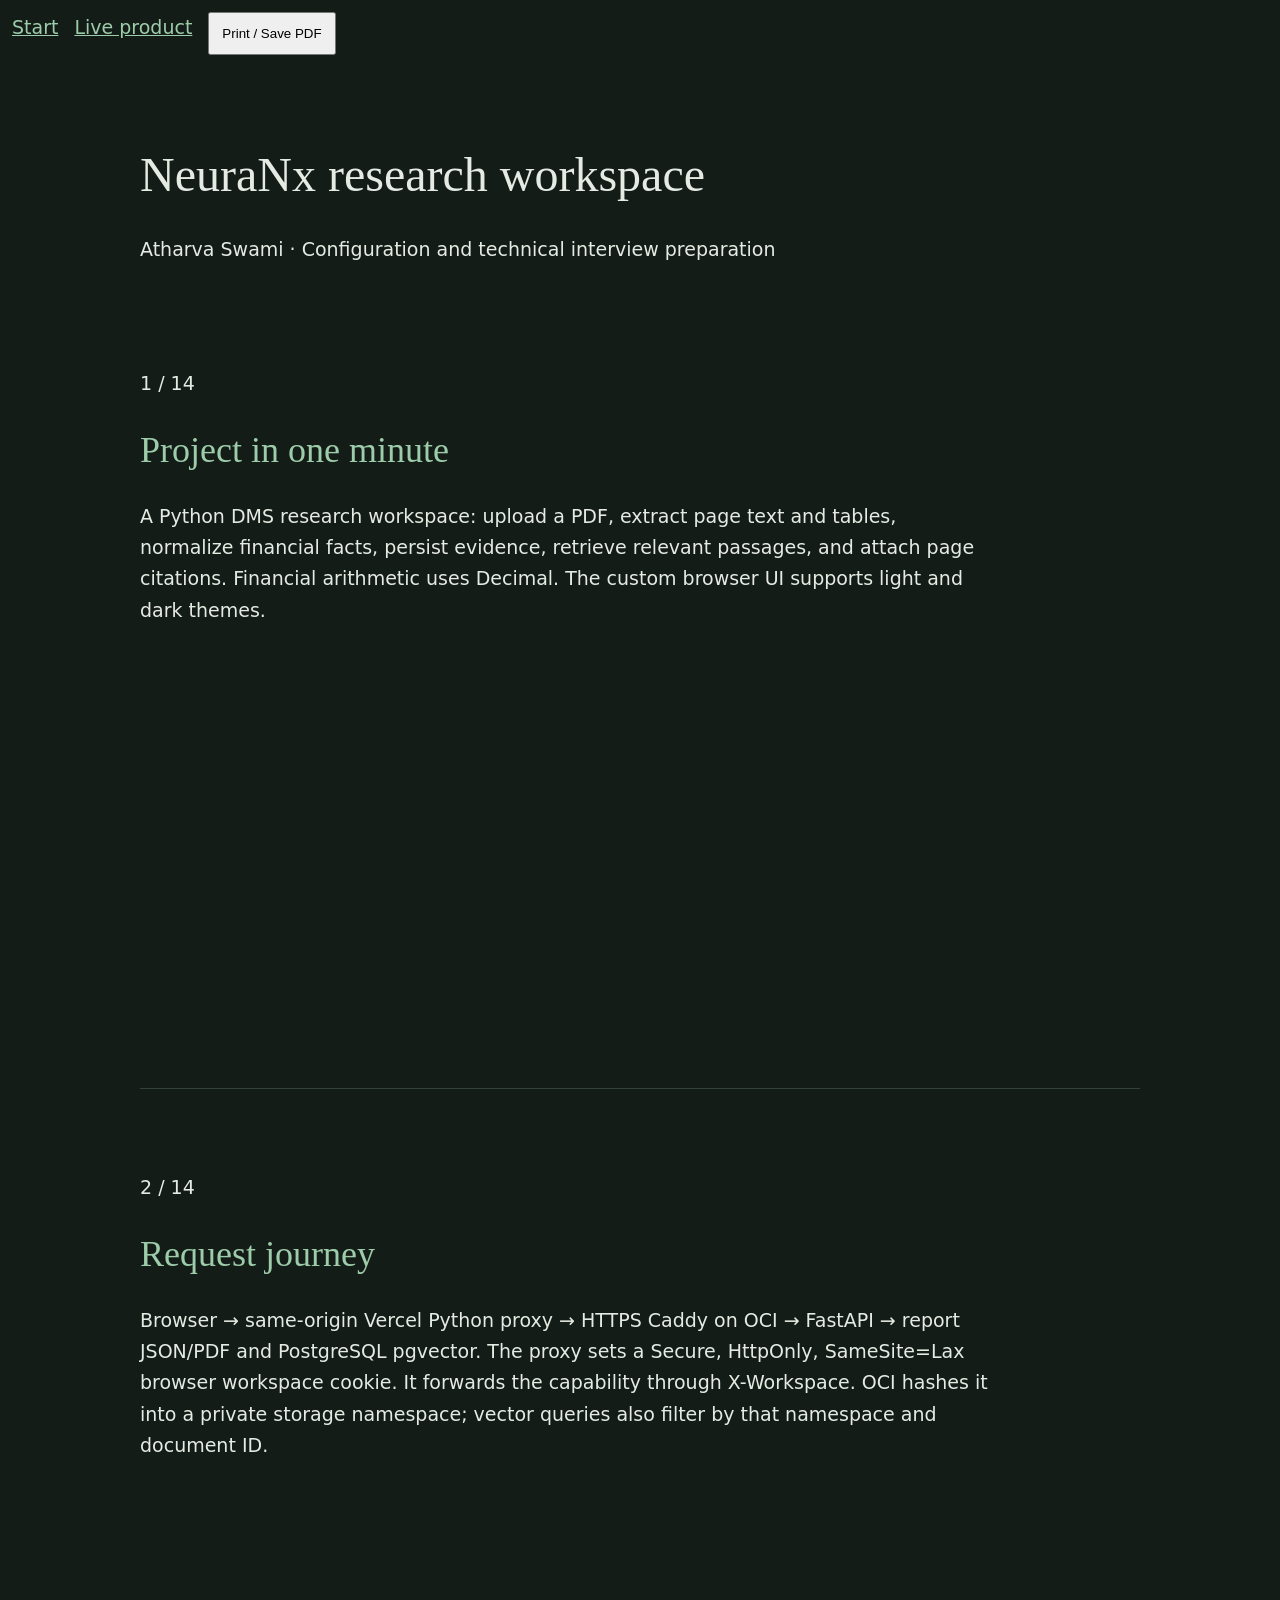
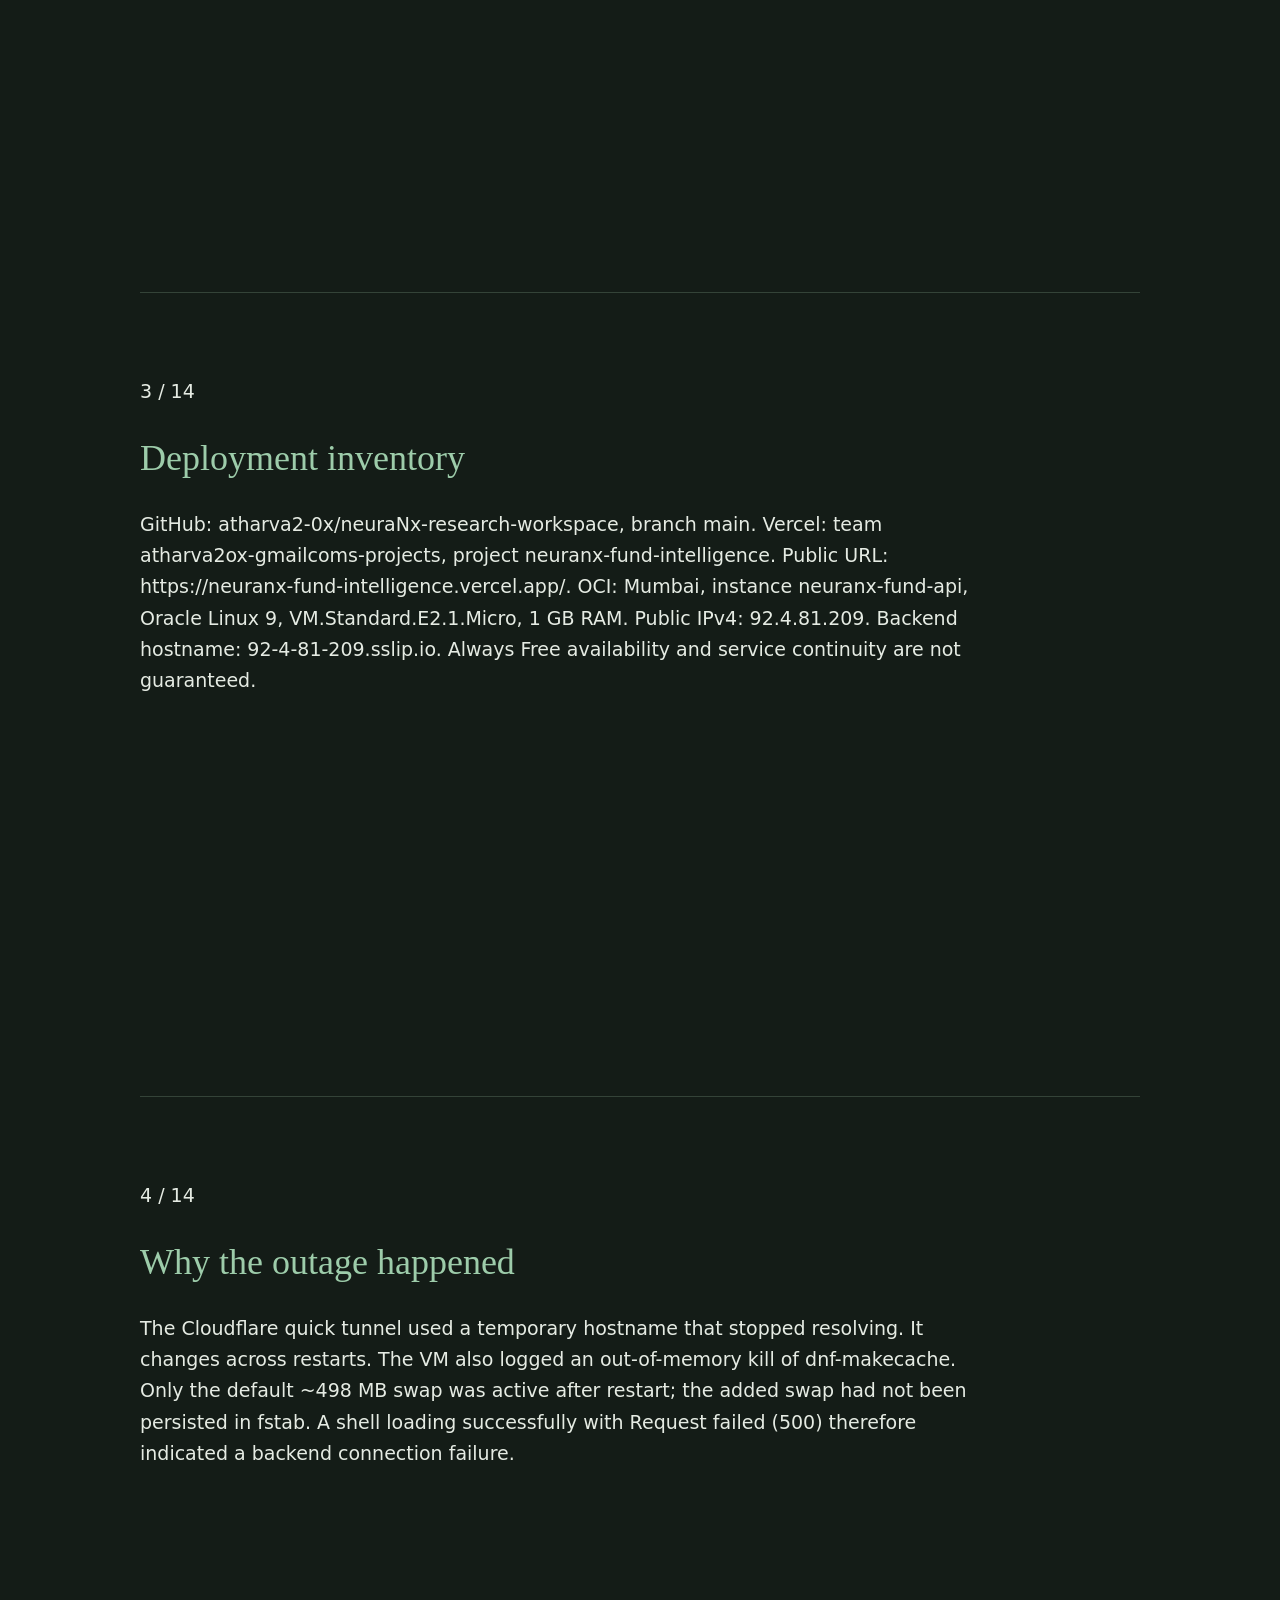
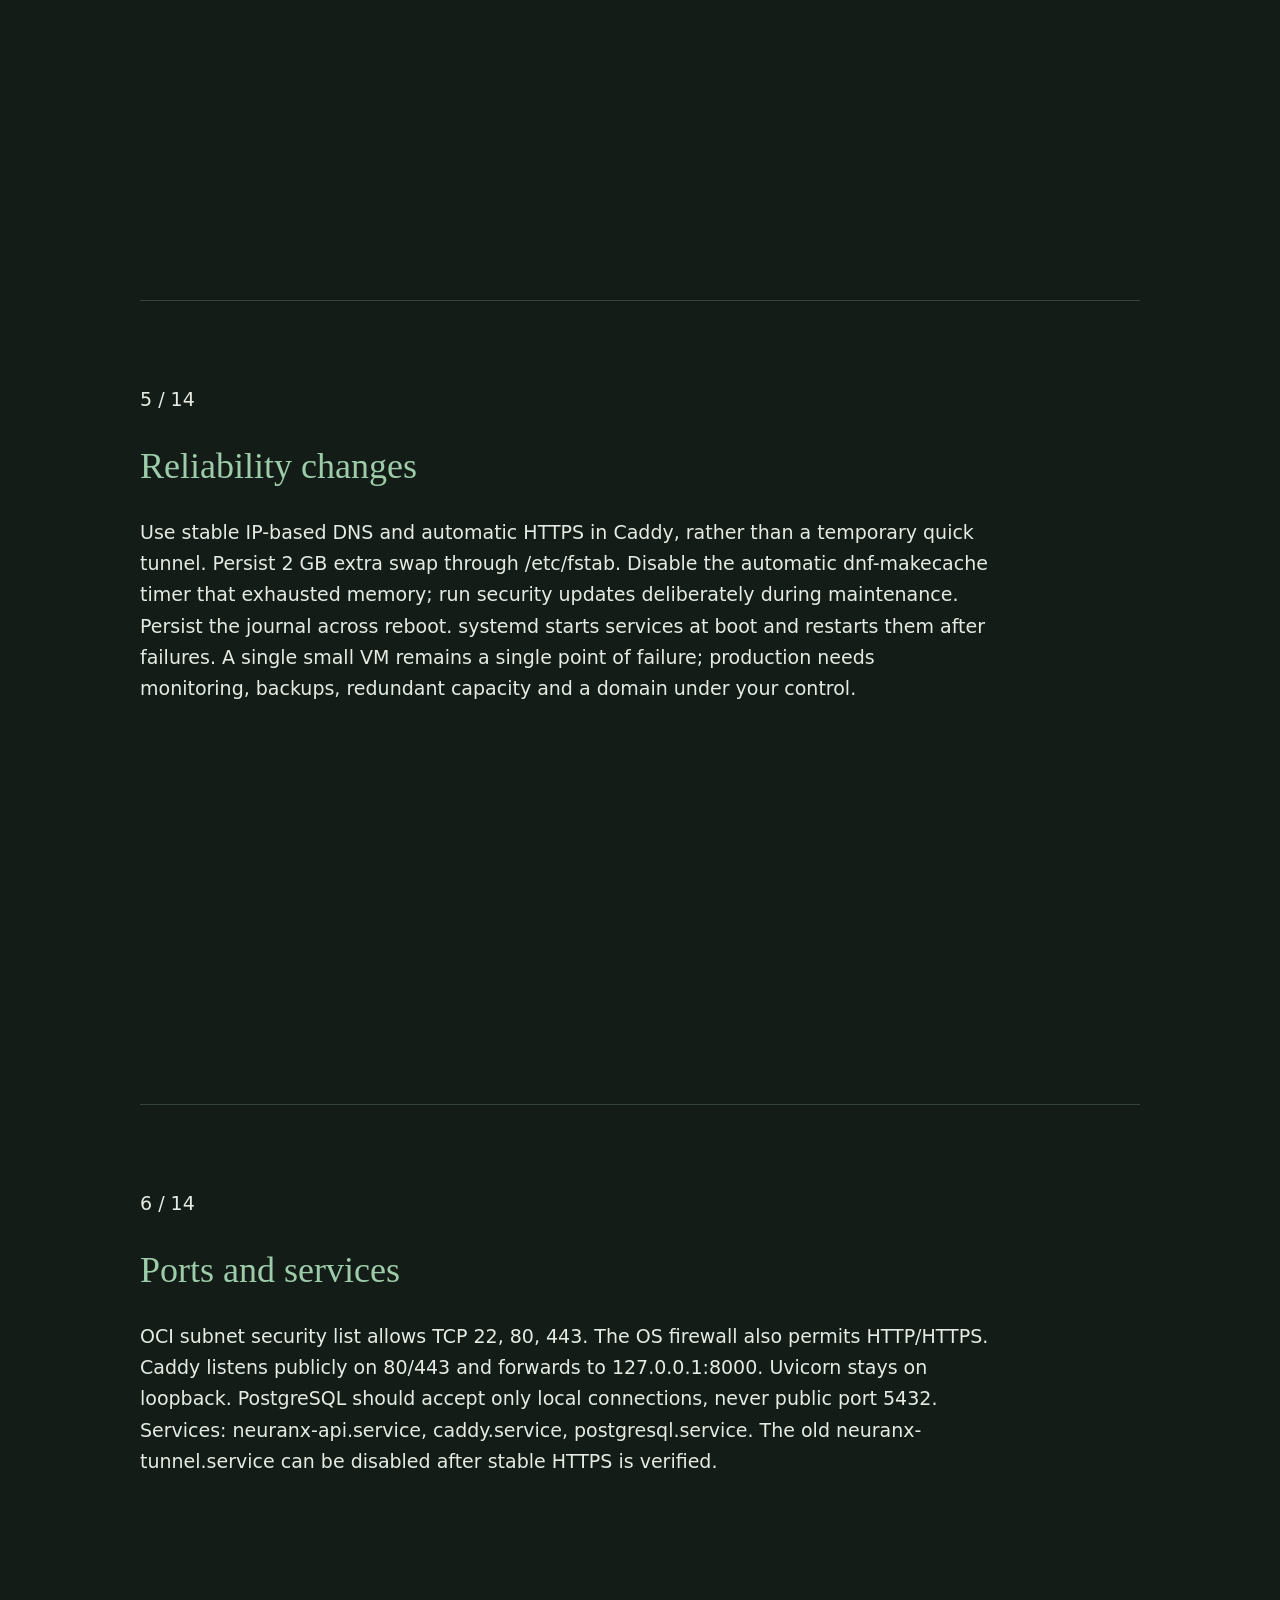
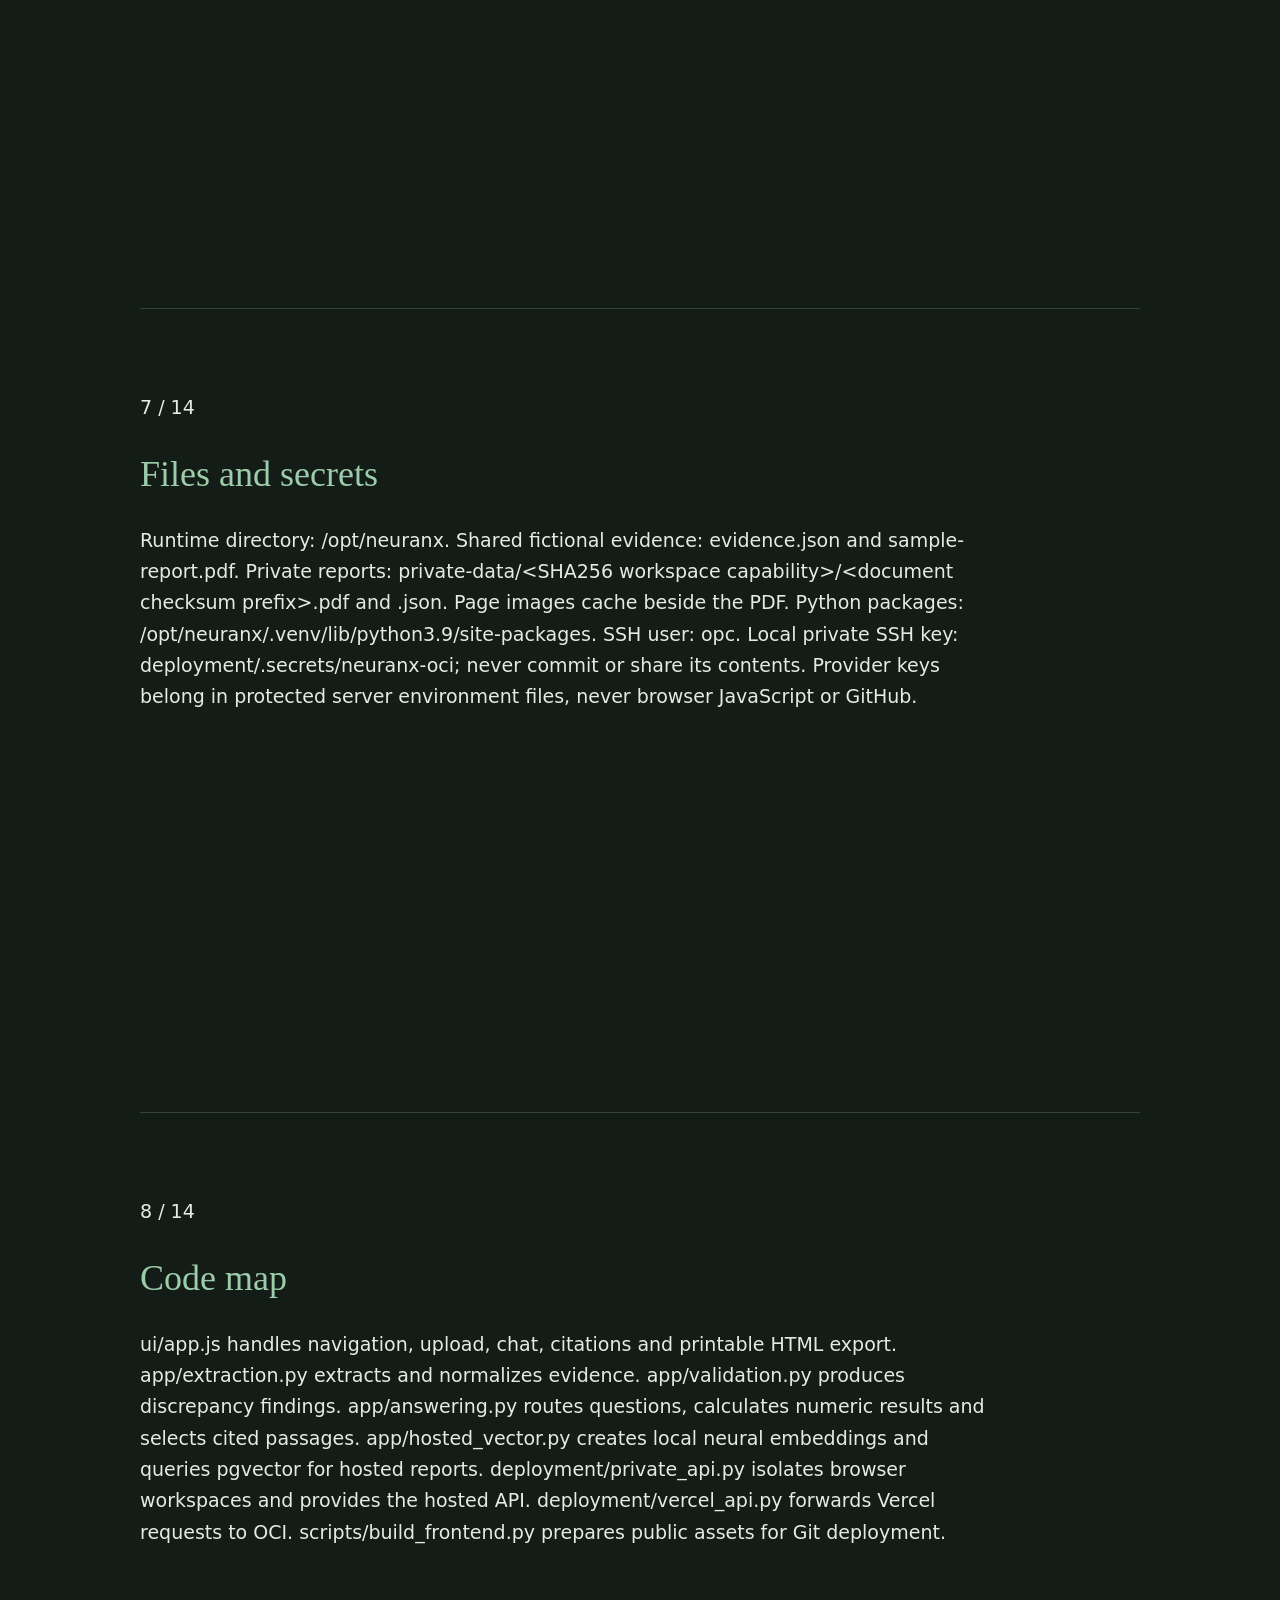
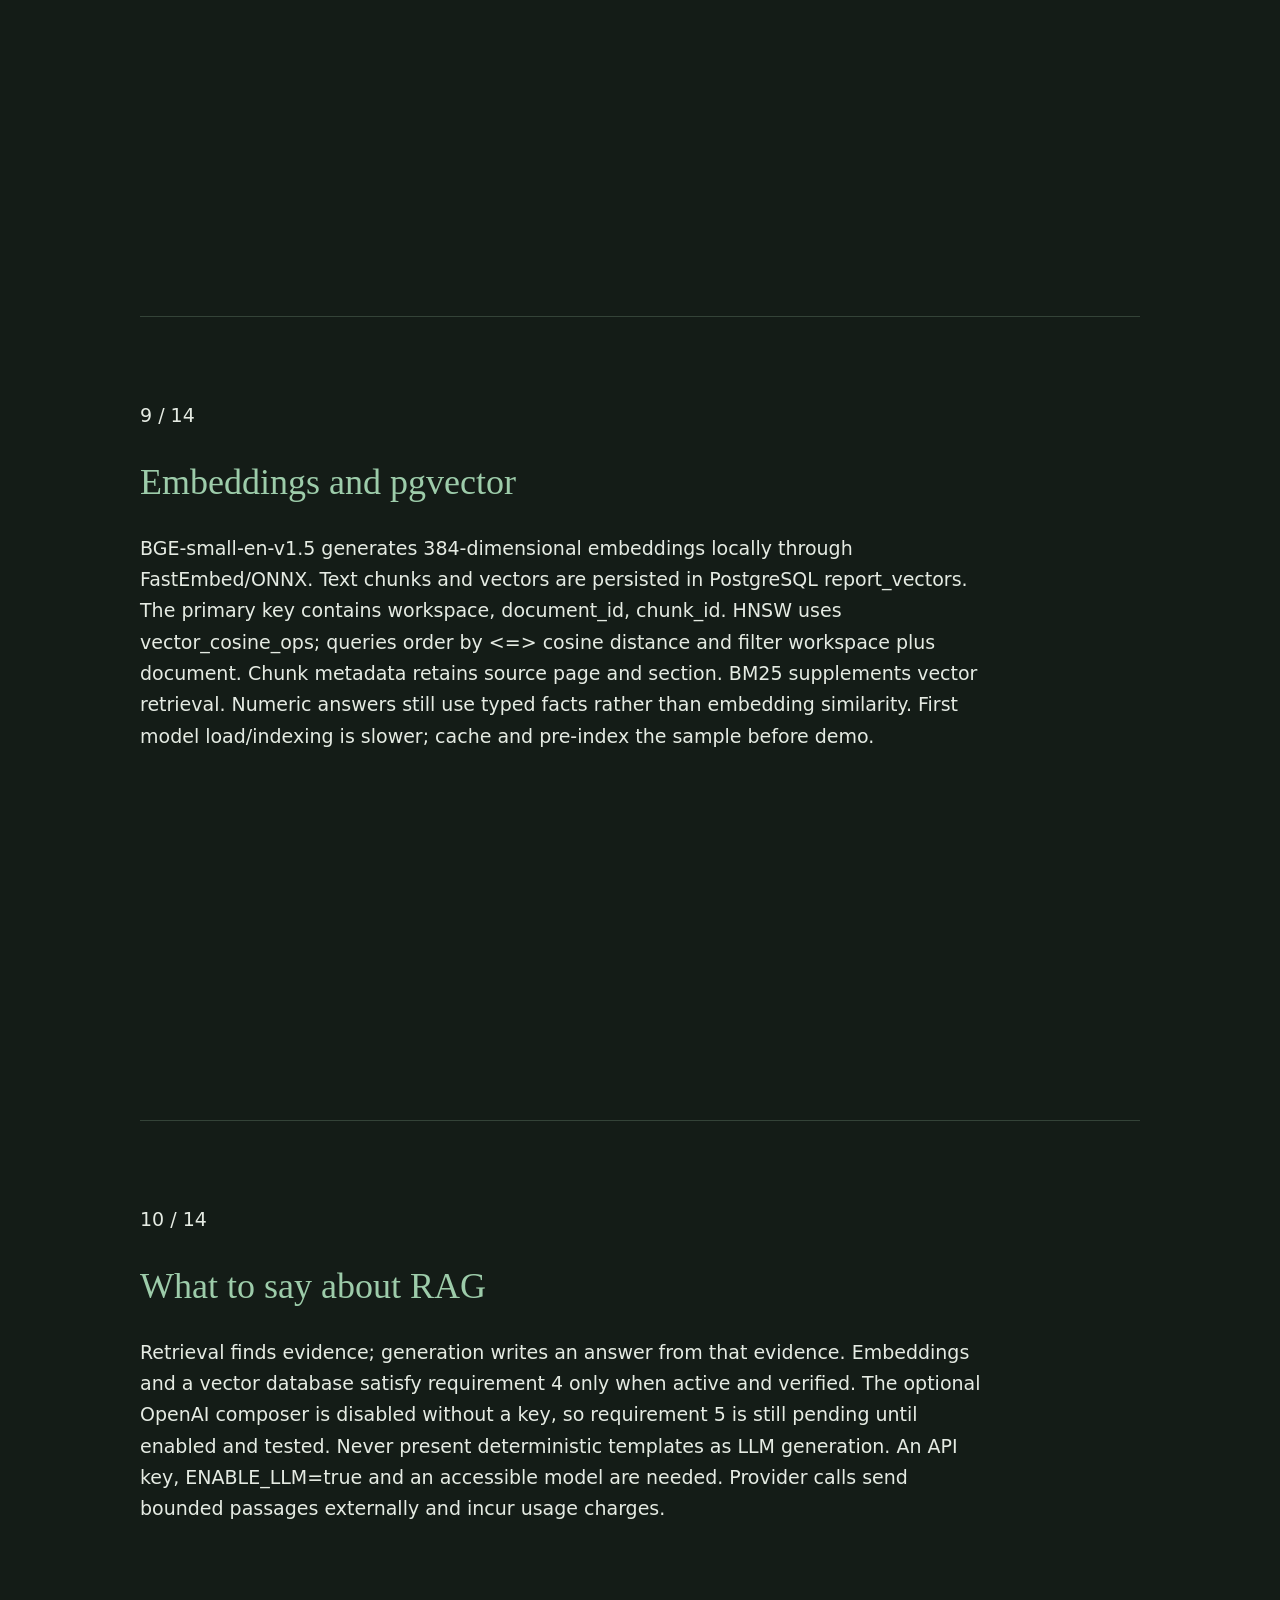
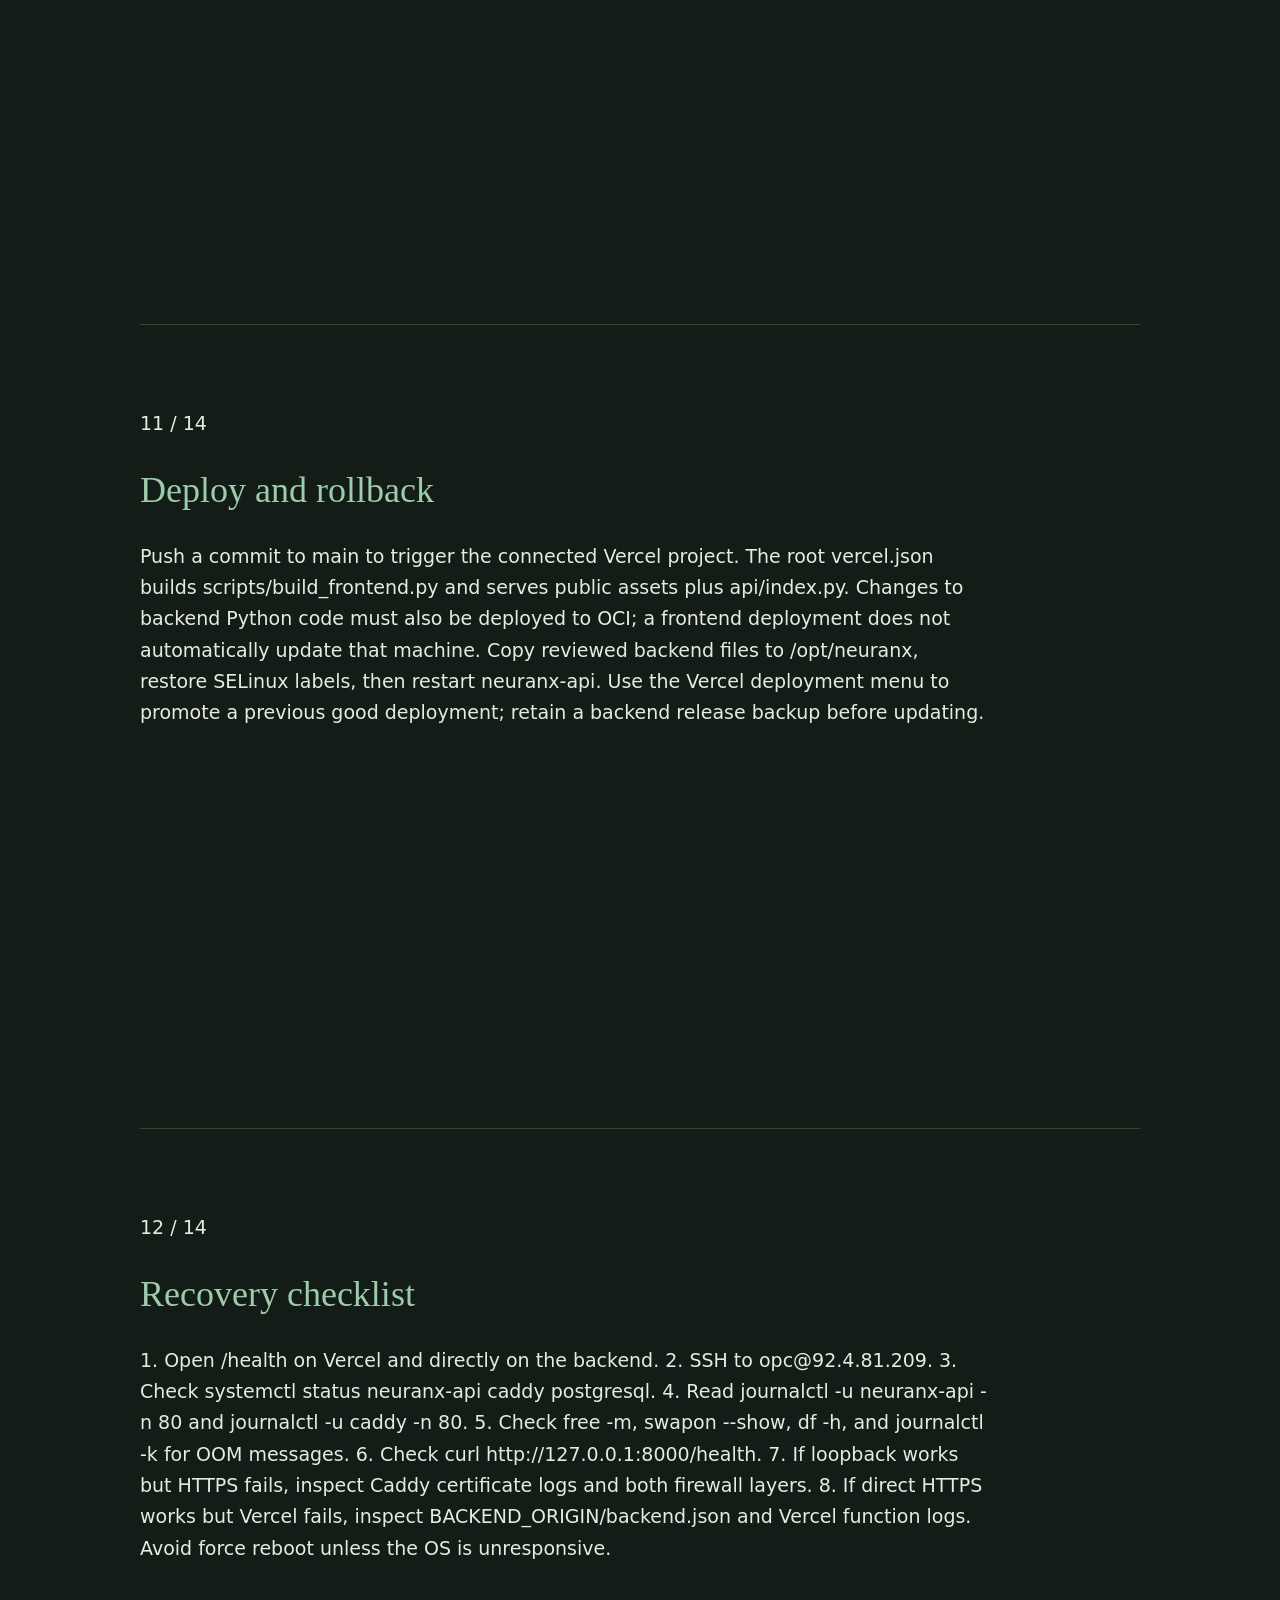
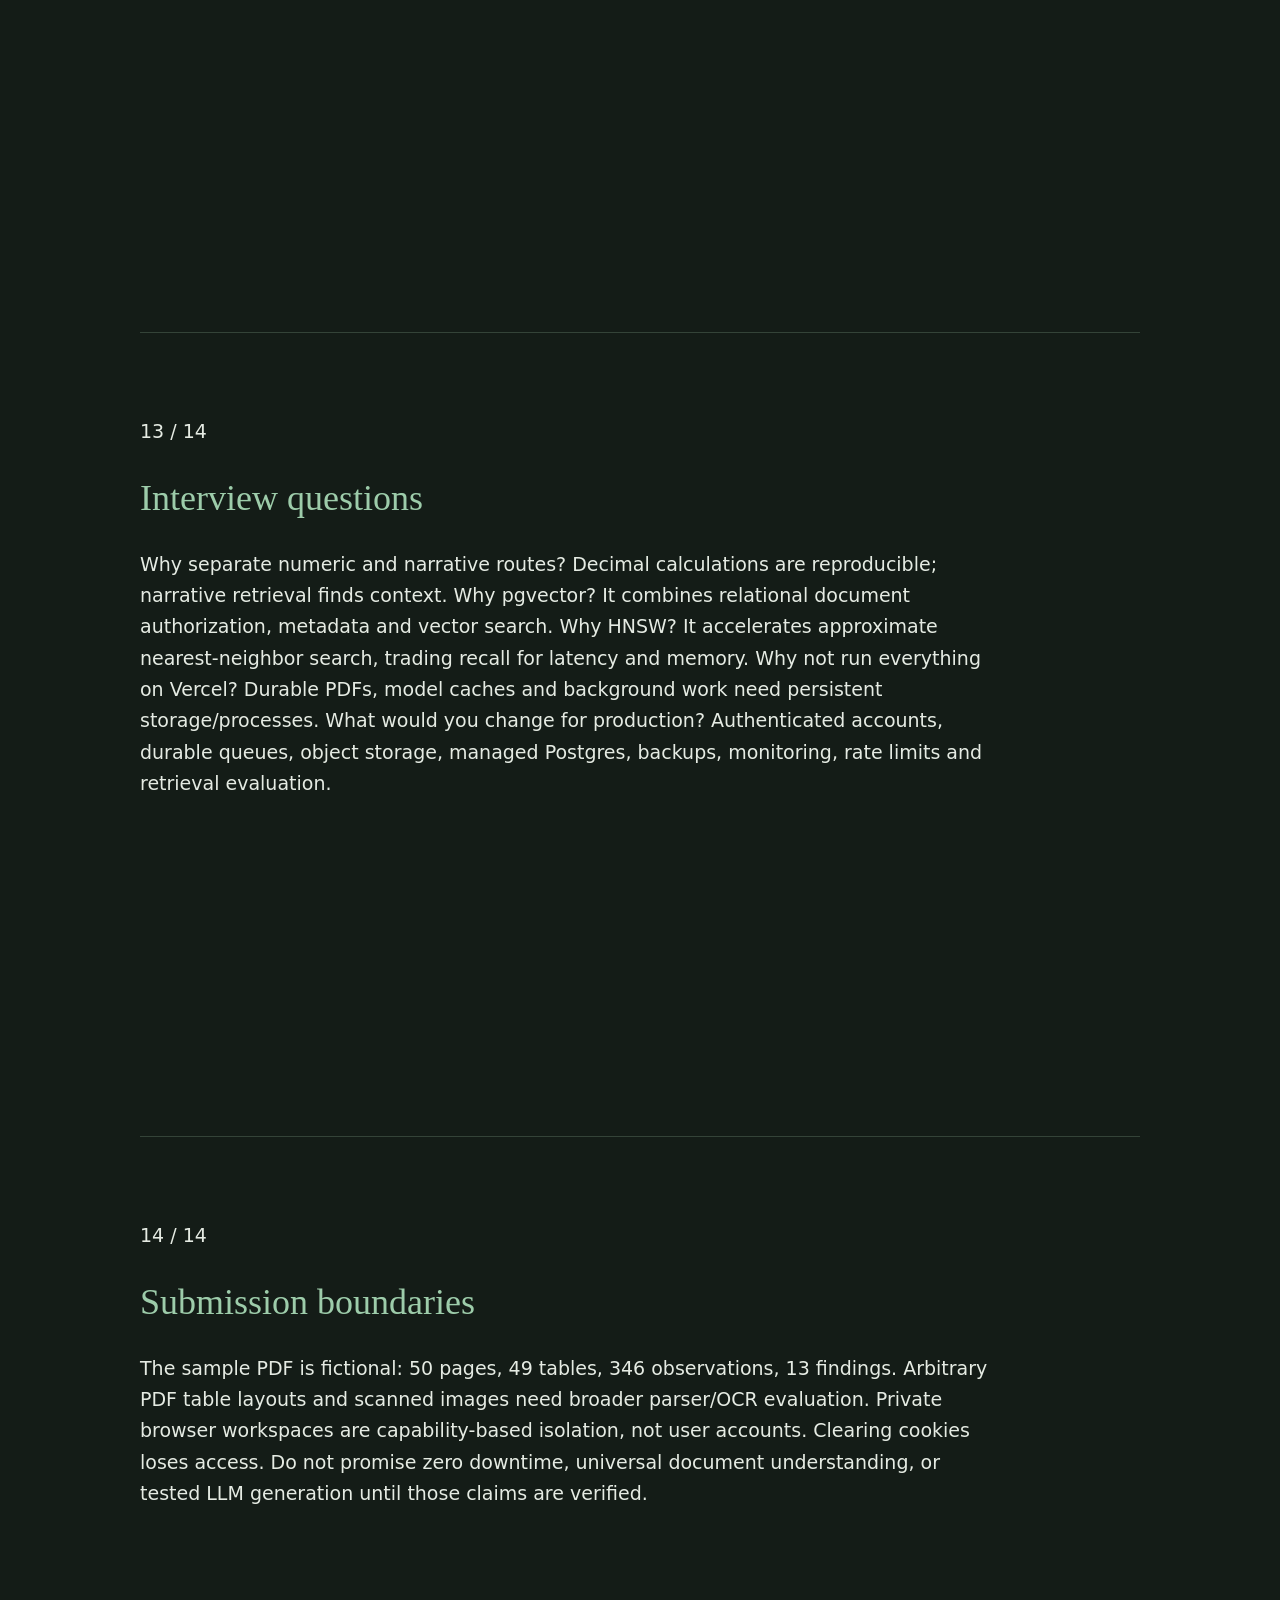
==== docs/interview-preparation.html @ 61161519 "Stabilize OCI HTTPS origin, prepare Git deployment and pgvector retrieval, document operations" ====
<!doctype html><meta charset="utf-8"><meta name="viewport" content="width=device-width"><title>NeuraNx · Technical interview handbook</title><style>body{margin:0;background:#141c17;color:#e5ebe3;font:19px/1.65 system-ui}main{max-width:1000px;margin:auto;padding:48px}section{min-height:75vh;padding:64px 0;border-bottom:1px solid #344338;scroll-margin-top:24px}h1{font:48px Georgia}h2{font:36px Georgia;color:#9dccaa}p{max-width:850px}nav{position:sticky;top:0;background:#141c17;padding:12px;display:flex;gap:16px}a{color:#9dccaa}button{padding:12px;cursor:pointer}@media print{nav{display:none}section{break-after:page;min-height:0}body{background:white;color:#223027}h2{color:#226644}}</style><nav><a href="#s0">Start</a><a href="https://neuranx-fund-intelligence.vercel.app/">Live product</a><button onclick="print()">Print / Save PDF</button></nav><main><h1>NeuraNx research workspace</h1><p>Atharva Swami · Configuration and technical interview preparation</p><section id="s0"><p>1 / 14</p><h2>Project in one minute</h2><p>A Python DMS research workspace: upload a PDF, extract page text and tables, normalize financial facts, persist evidence, retrieve relevant passages, and attach page citations. Financial arithmetic uses Decimal. The custom browser UI supports light and dark themes.</p></section><section id="s1"><p>2 / 14</p><h2>Request journey</h2><p>Browser → same-origin Vercel Python proxy → HTTPS Caddy on OCI → FastAPI → report JSON/PDF and PostgreSQL pgvector. The proxy sets a Secure, HttpOnly, SameSite=Lax browser workspace cookie. It forwards the capability through X-Workspace. OCI hashes it into a private storage namespace; vector queries also filter by that namespace and document ID.</p></section><section id="s2"><p>3 / 14</p><h2>Deployment inventory</h2><p>GitHub: atharva2-0x/neuraNx-research-workspace, branch main. Vercel: team atharva2ox-gmailcoms-projects, project neuranx-fund-intelligence. Public URL: https://neuranx-fund-intelligence.vercel.app/. OCI: Mumbai, instance neuranx-fund-api, Oracle Linux 9, VM.Standard.E2.1.Micro, 1 GB RAM. Public IPv4: 92.4.81.209. Backend hostname: 92-4-81-209.sslip.io. Always Free availability and service continuity are not guaranteed.</p></section><section id="s3"><p>4 / 14</p><h2>Why the outage happened</h2><p>The Cloudflare quick tunnel used a temporary hostname that stopped resolving. It changes across restarts. The VM also logged an out-of-memory kill of dnf-makecache. Only the default ~498 MB swap was active after restart; the added swap had not been persisted in fstab. A shell loading successfully with Request failed (500) therefore indicated a backend connection failure.</p></section><section id="s4"><p>5 / 14</p><h2>Reliability changes</h2><p>Use stable IP-based DNS and automatic HTTPS in Caddy, rather than a temporary quick tunnel. Persist 2 GB extra swap through /etc/fstab. Disable the automatic dnf-makecache timer that exhausted memory; run security updates deliberately during maintenance. Persist the journal across reboot. systemd starts services at boot and restarts them after failures. A single small VM remains a single point of failure; production needs monitoring, backups, redundant capacity and a domain under your control.</p></section><section id="s5"><p>6 / 14</p><h2>Ports and services</h2><p>OCI subnet security list allows TCP 22, 80, 443. The OS firewall also permits HTTP/HTTPS. Caddy listens publicly on 80/443 and forwards to 127.0.0.1:8000. Uvicorn stays on loopback. PostgreSQL should accept only local connections, never public port 5432. Services: neuranx-api.service, caddy.service, postgresql.service. The old neuranx-tunnel.service can be disabled after stable HTTPS is verified.</p></section><section id="s6"><p>7 / 14</p><h2>Files and secrets</h2><p>Runtime directory: /opt/neuranx. Shared fictional evidence: evidence.json and sample-report.pdf. Private reports: private-data/&lt;SHA256 workspace capability&gt;/&lt;document checksum prefix&gt;.pdf and .json. Page images cache beside the PDF. Python packages: /opt/neuranx/.venv/lib/python3.9/site-packages. SSH user: opc. Local private SSH key: deployment/.secrets/neuranx-oci; never commit or share its contents. Provider keys belong in protected server environment files, never browser JavaScript or GitHub.</p></section><section id="s7"><p>8 / 14</p><h2>Code map</h2><p>ui/app.js handles navigation, upload, chat, citations and printable HTML export. app/extraction.py extracts and normalizes evidence. app/validation.py produces discrepancy findings. app/answering.py routes questions, calculates numeric results and selects cited passages. app/hosted_vector.py creates local neural embeddings and queries pgvector for hosted reports. deployment/private_api.py isolates browser workspaces and provides the hosted API. deployment/vercel_api.py forwards Vercel requests to OCI. scripts/build_frontend.py prepares public assets for Git deployment.</p></section><section id="s8"><p>9 / 14</p><h2>Embeddings and pgvector</h2><p>BGE-small-en-v1.5 generates 384-dimensional embeddings locally through FastEmbed/ONNX. Text chunks and vectors are persisted in PostgreSQL report_vectors. The primary key contains workspace, document_id, chunk_id. HNSW uses vector_cosine_ops; queries order by &lt;=&gt; cosine distance and filter workspace plus document. Chunk metadata retains source page and section. BM25 supplements vector retrieval. Numeric answers still use typed facts rather than embedding similarity. First model load/indexing is slower; cache and pre-index the sample before demo.</p></section><section id="s9"><p>10 / 14</p><h2>What to say about RAG</h2><p>Retrieval finds evidence; generation writes an answer from that evidence. Embeddings and a vector database satisfy requirement 4 only when active and verified. The optional OpenAI composer is disabled without a key, so requirement 5 is still pending until enabled and tested. Never present deterministic templates as LLM generation. An API key, ENABLE_LLM=true and an accessible model are needed. Provider calls send bounded passages externally and incur usage charges.</p></section><section id="s10"><p>11 / 14</p><h2>Deploy and rollback</h2><p>Push a commit to main to trigger the connected Vercel project. The root vercel.json builds scripts/build_frontend.py and serves public assets plus api/index.py. Changes to backend Python code must also be deployed to OCI; a frontend deployment does not automatically update that machine. Copy reviewed backend files to /opt/neuranx, restore SELinux labels, then restart neuranx-api. Use the Vercel deployment menu to promote a previous good deployment; retain a backend release backup before updating.</p></section><section id="s11"><p>12 / 14</p><h2>Recovery checklist</h2><p>1. Open /health on Vercel and directly on the backend. 2. SSH to opc@92.4.81.209. 3. Check systemctl status neuranx-api caddy postgresql. 4. Read journalctl -u neuranx-api -n 80 and journalctl -u caddy -n 80. 5. Check free -m, swapon --show, df -h, and journalctl -k for OOM messages. 6. Check curl http://127.0.0.1:8000/health. 7. If loopback works but HTTPS fails, inspect Caddy certificate logs and both firewall layers. 8. If direct HTTPS works but Vercel fails, inspect BACKEND_ORIGIN/backend.json and Vercel function logs. Avoid force reboot unless the OS is unresponsive.</p></section><section id="s12"><p>13 / 14</p><h2>Interview questions</h2><p>Why separate numeric and narrative routes? Decimal calculations are reproducible; narrative retrieval finds context. Why pgvector? It combines relational document authorization, metadata and vector search. Why HNSW? It accelerates approximate nearest-neighbor search, trading recall for latency and memory. Why not run everything on Vercel? Durable PDFs, model caches and background work need persistent storage/processes. What would you change for production? Authenticated accounts, durable queues, object storage, managed Postgres, backups, monitoring, rate limits and retrieval evaluation.</p></section><section id="s13"><p>14 / 14</p><h2>Submission boundaries</h2><p>The sample PDF is fictional: 50 pages, 49 tables, 346 observations, 13 findings. Arbitrary PDF table layouts and scanned images need broader parser/OCR evaluation. Private browser workspaces are capability-based isolation, not user accounts. Clearing cookies loses access. Do not promise zero downtime, universal document understanding, or tested LLM generation until those claims are verified.</p></section></main>
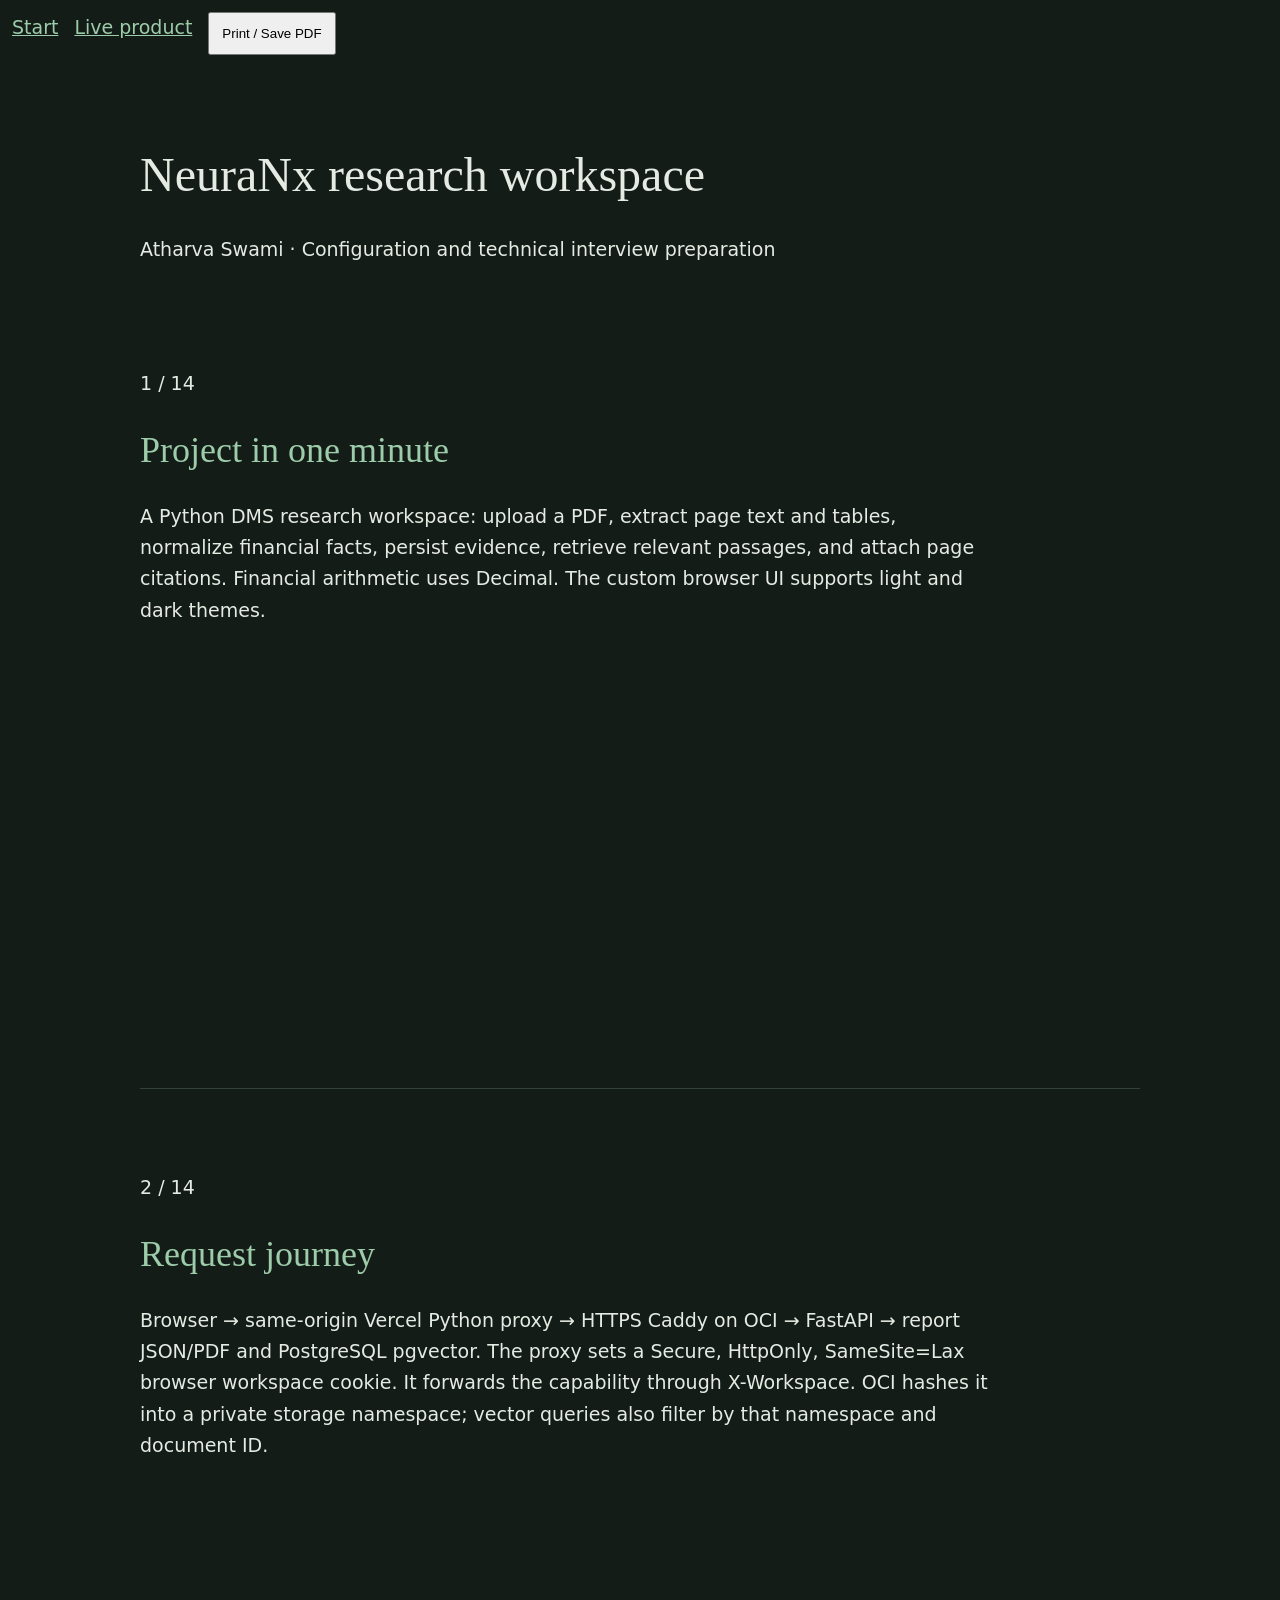
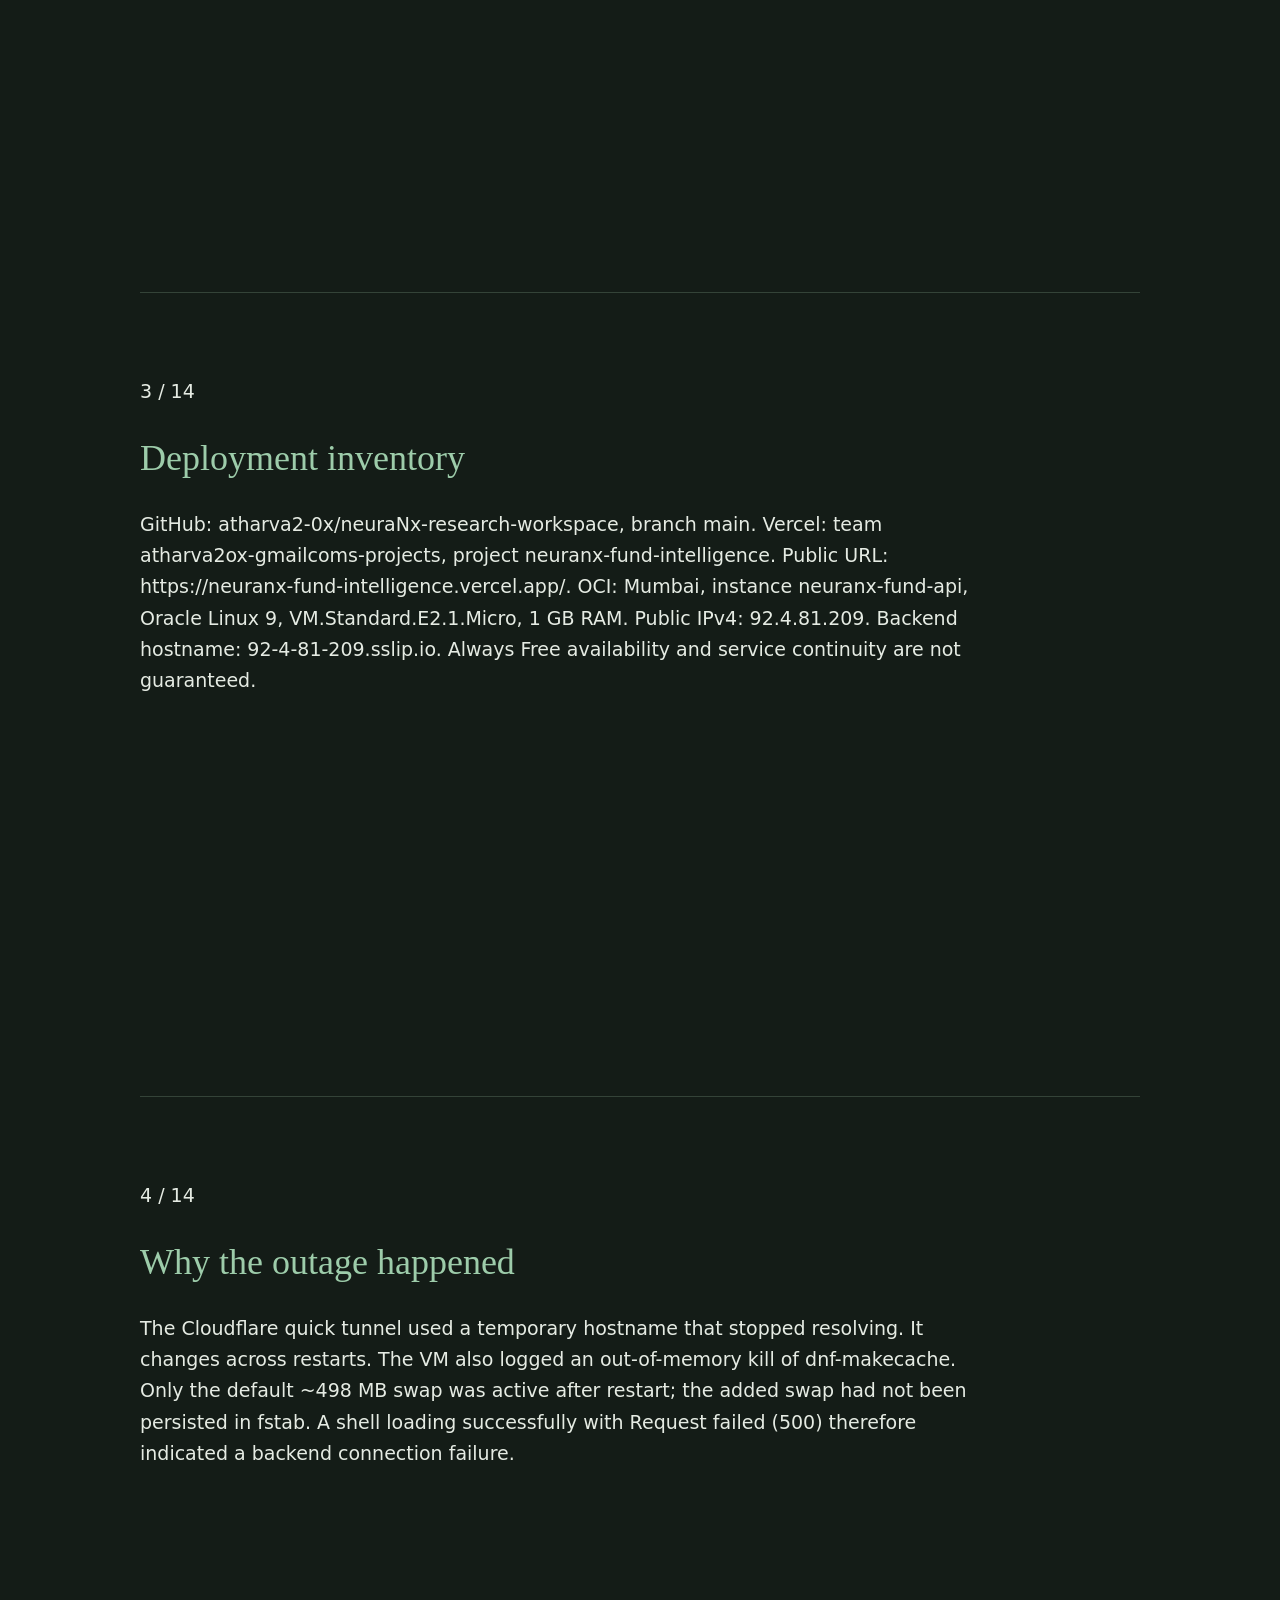
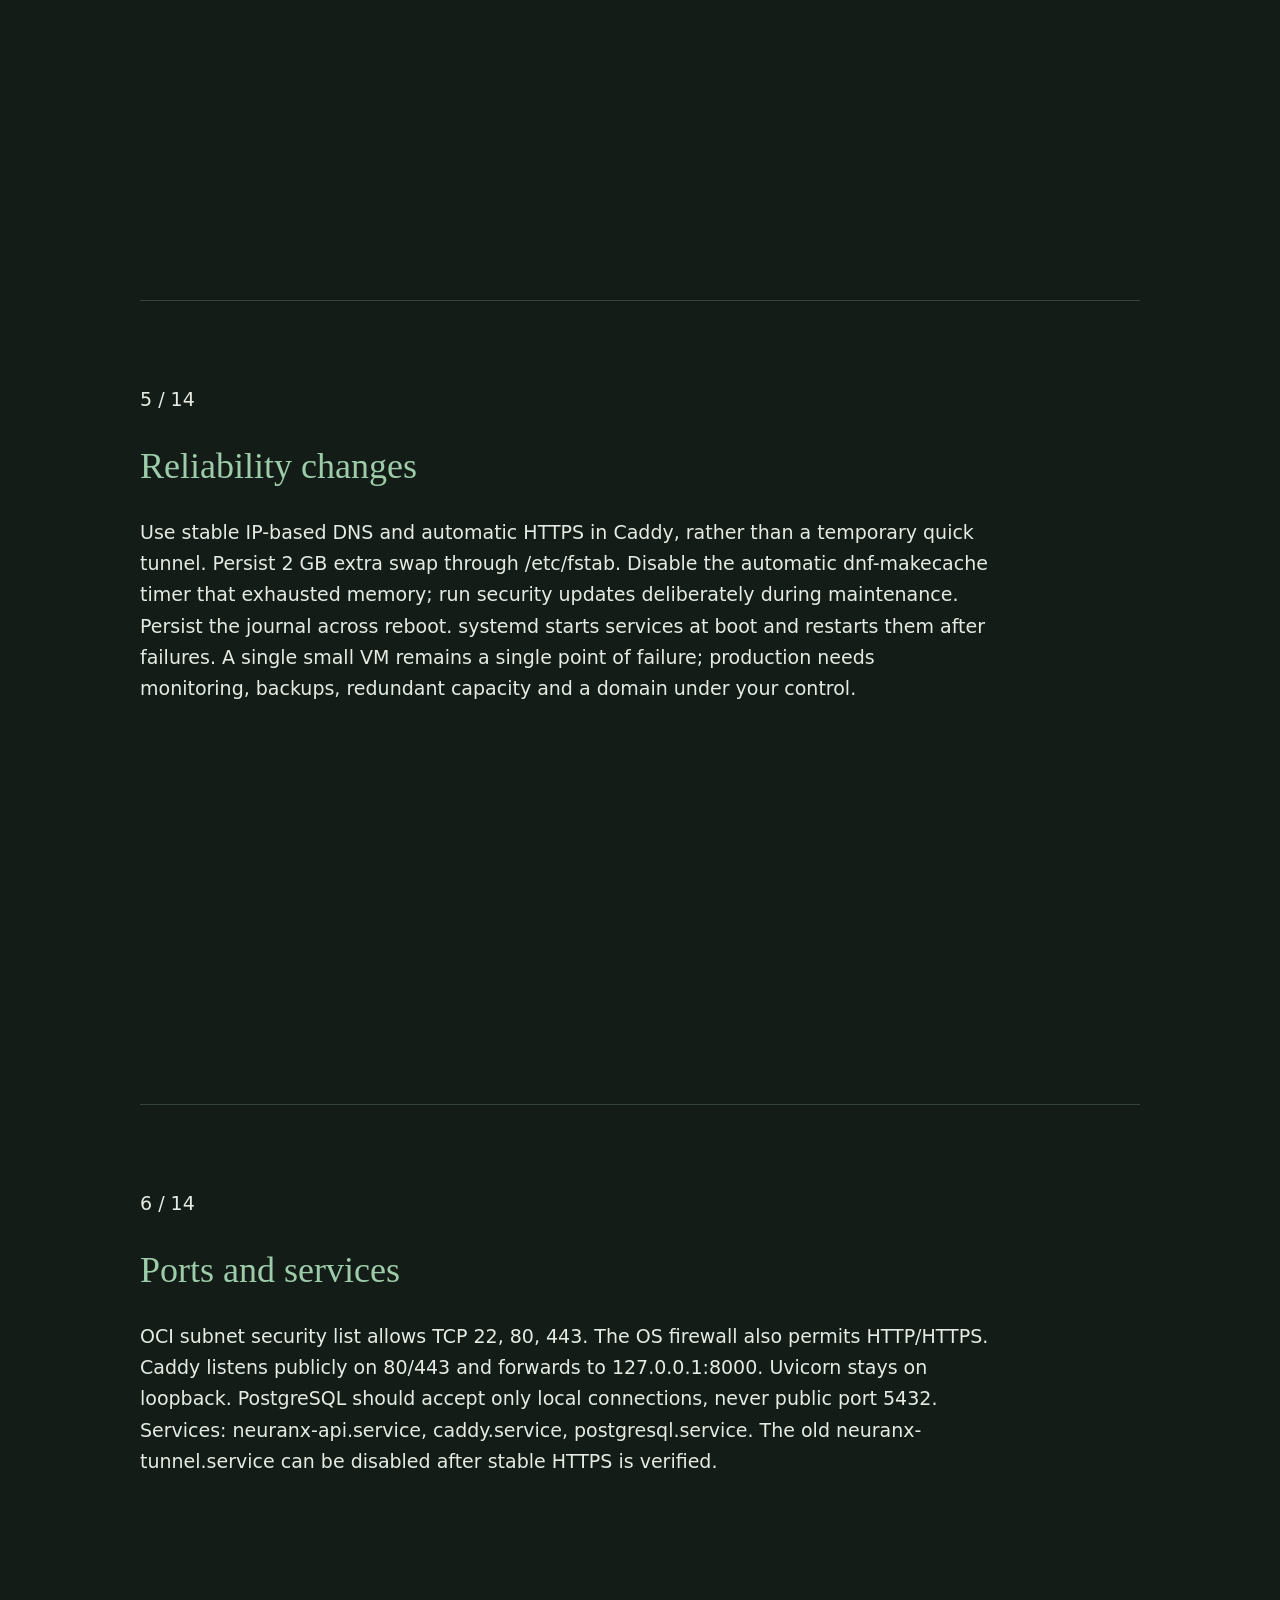
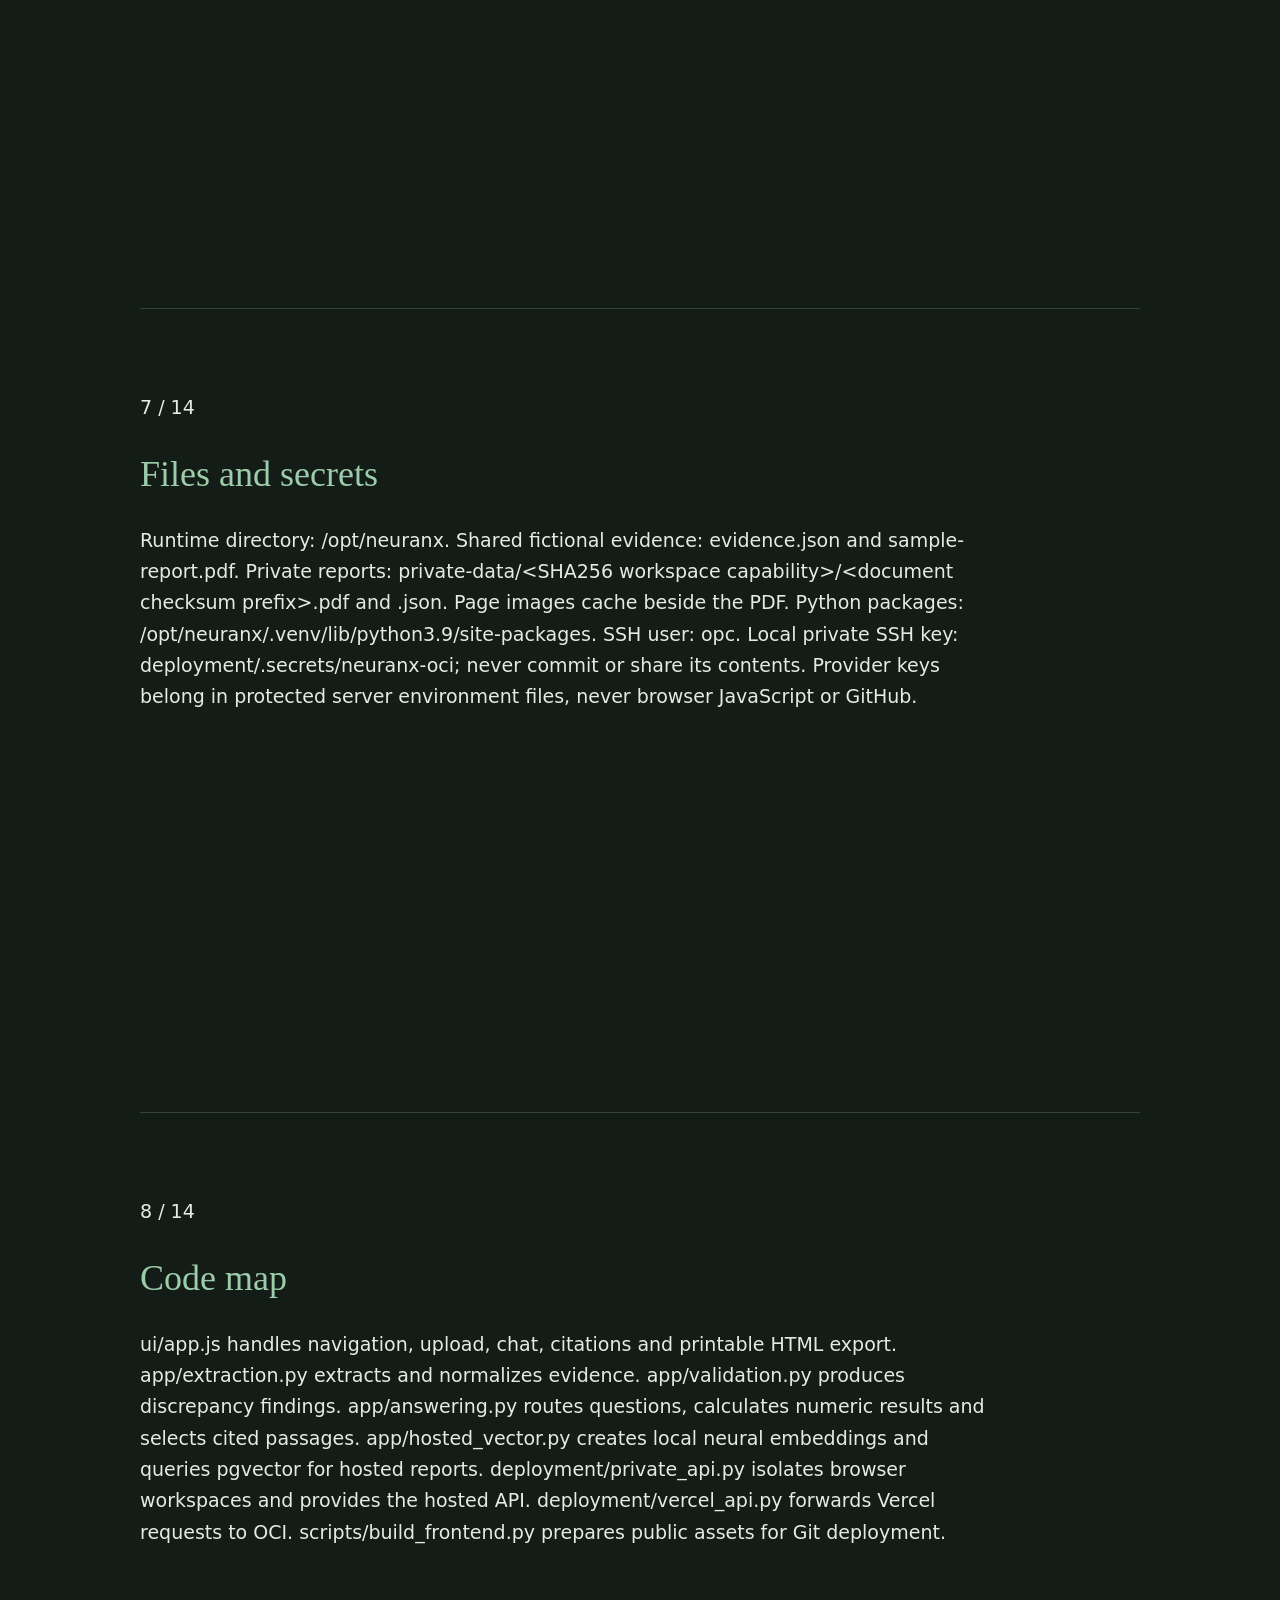
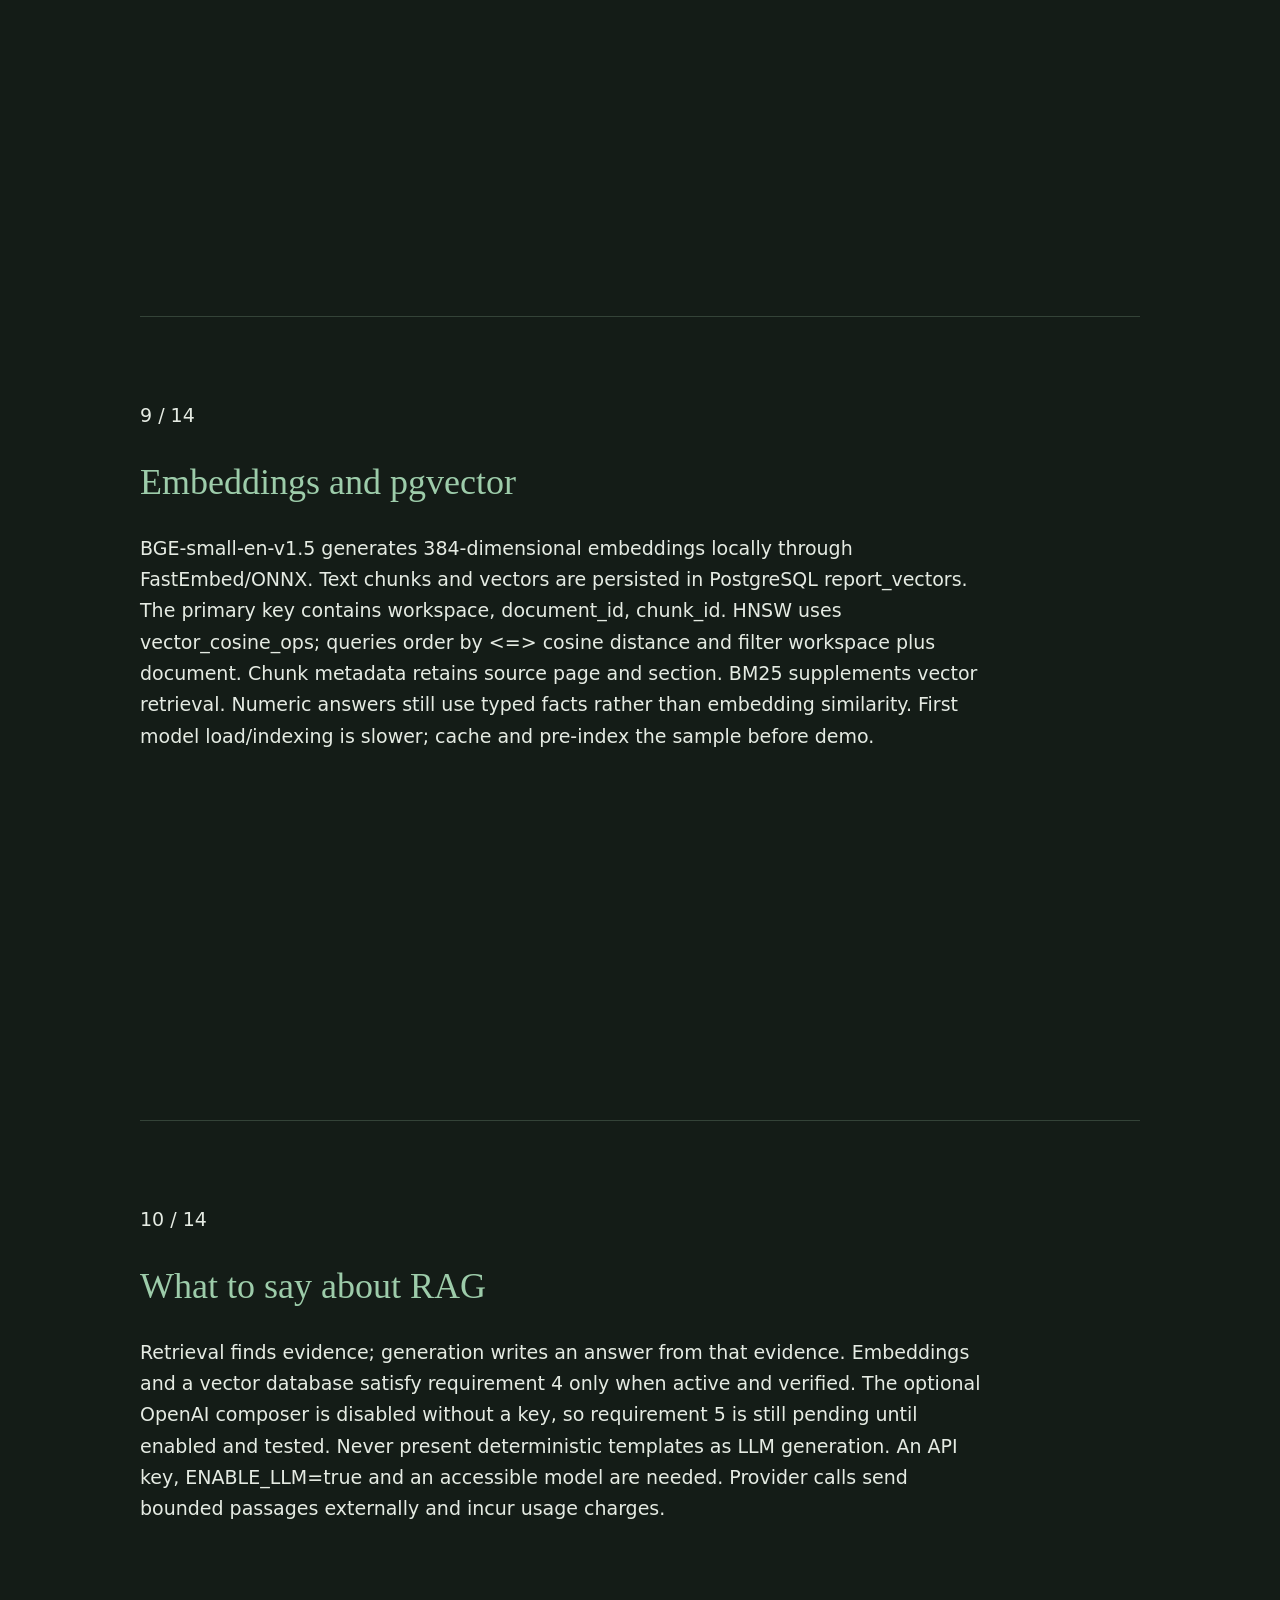
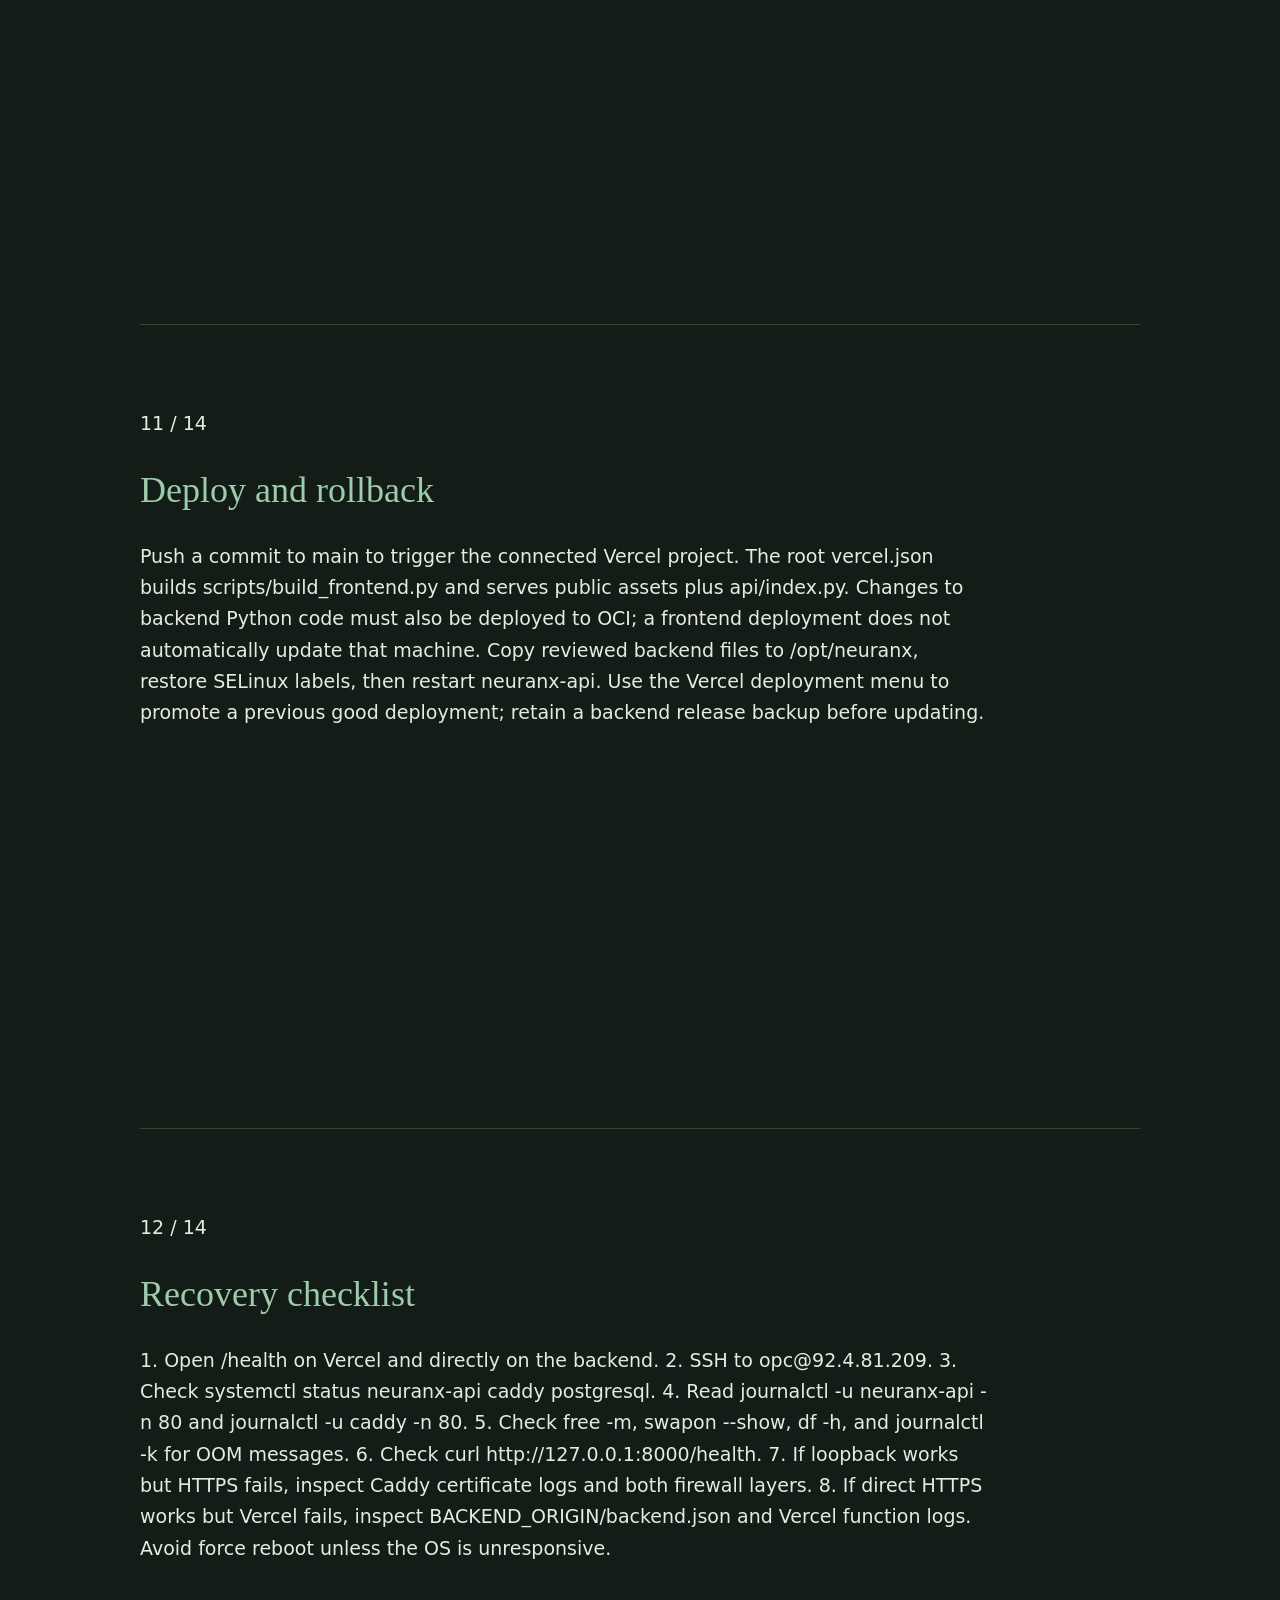
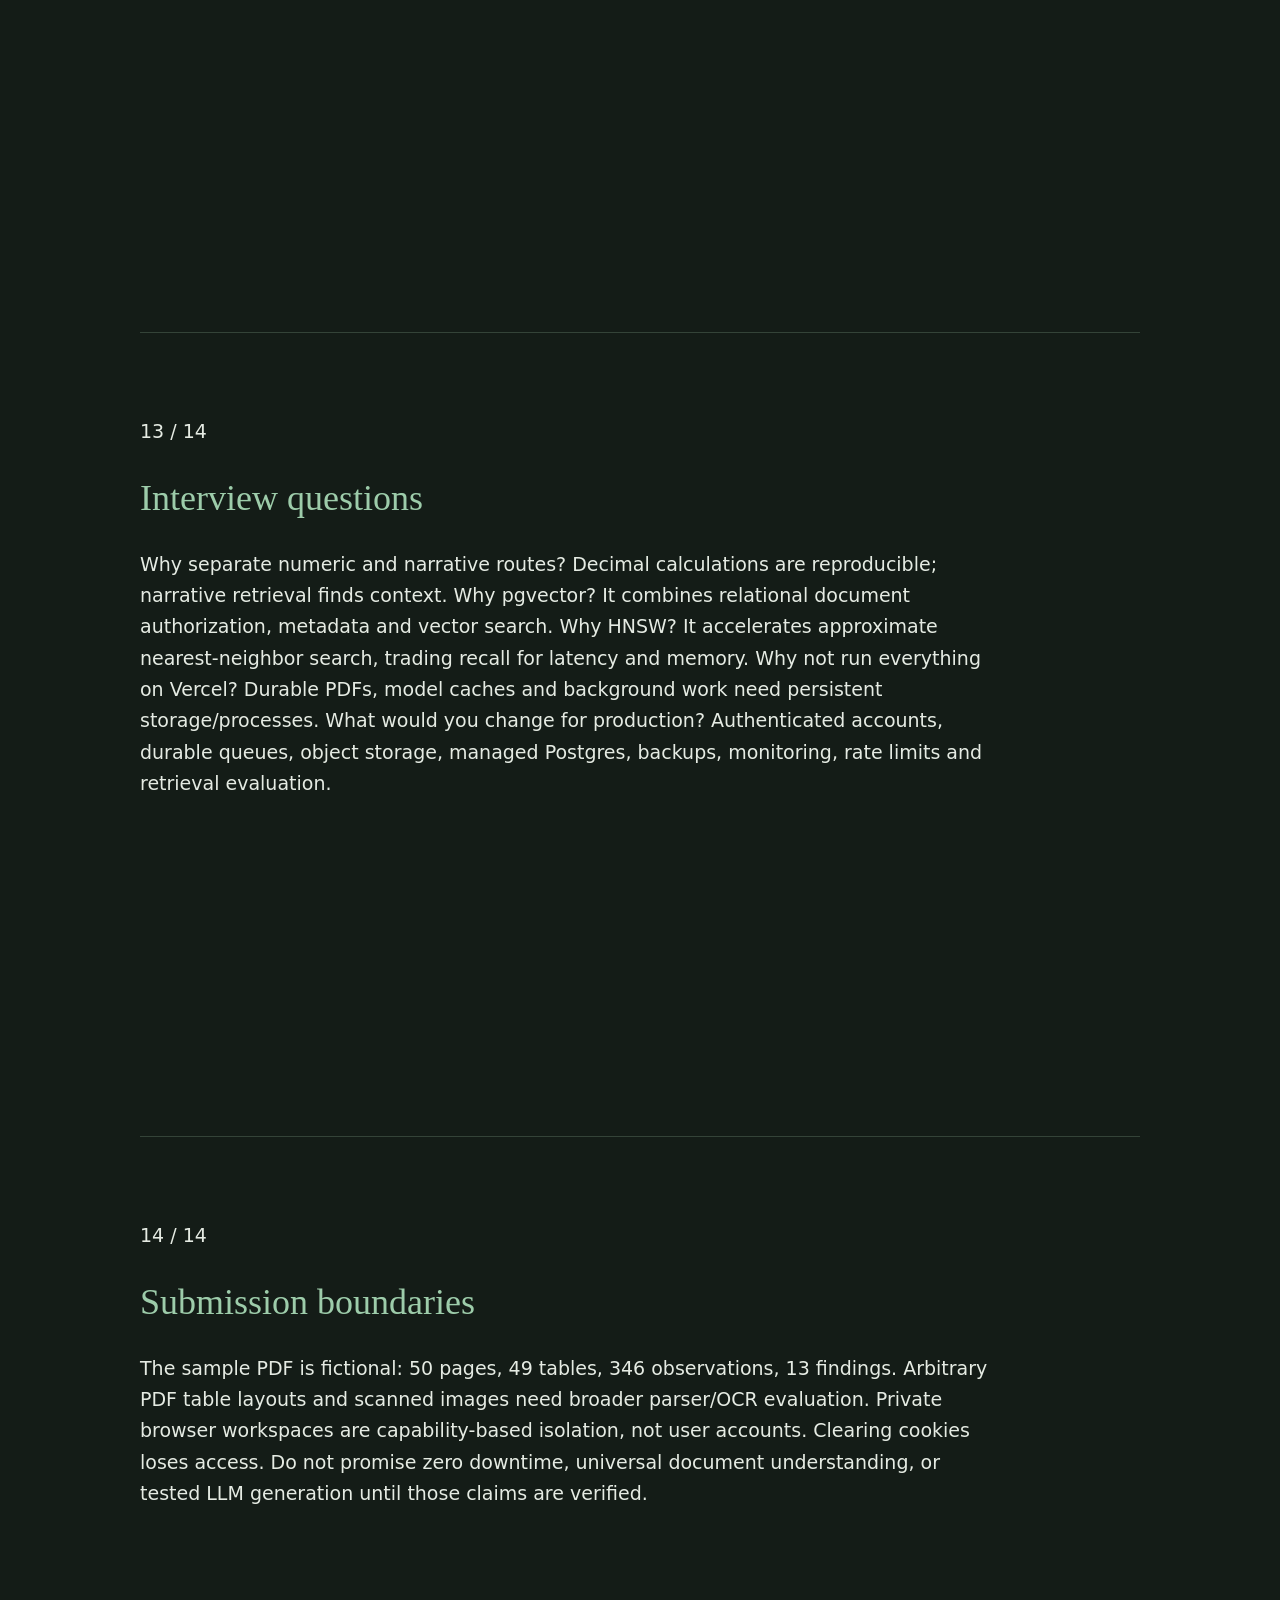
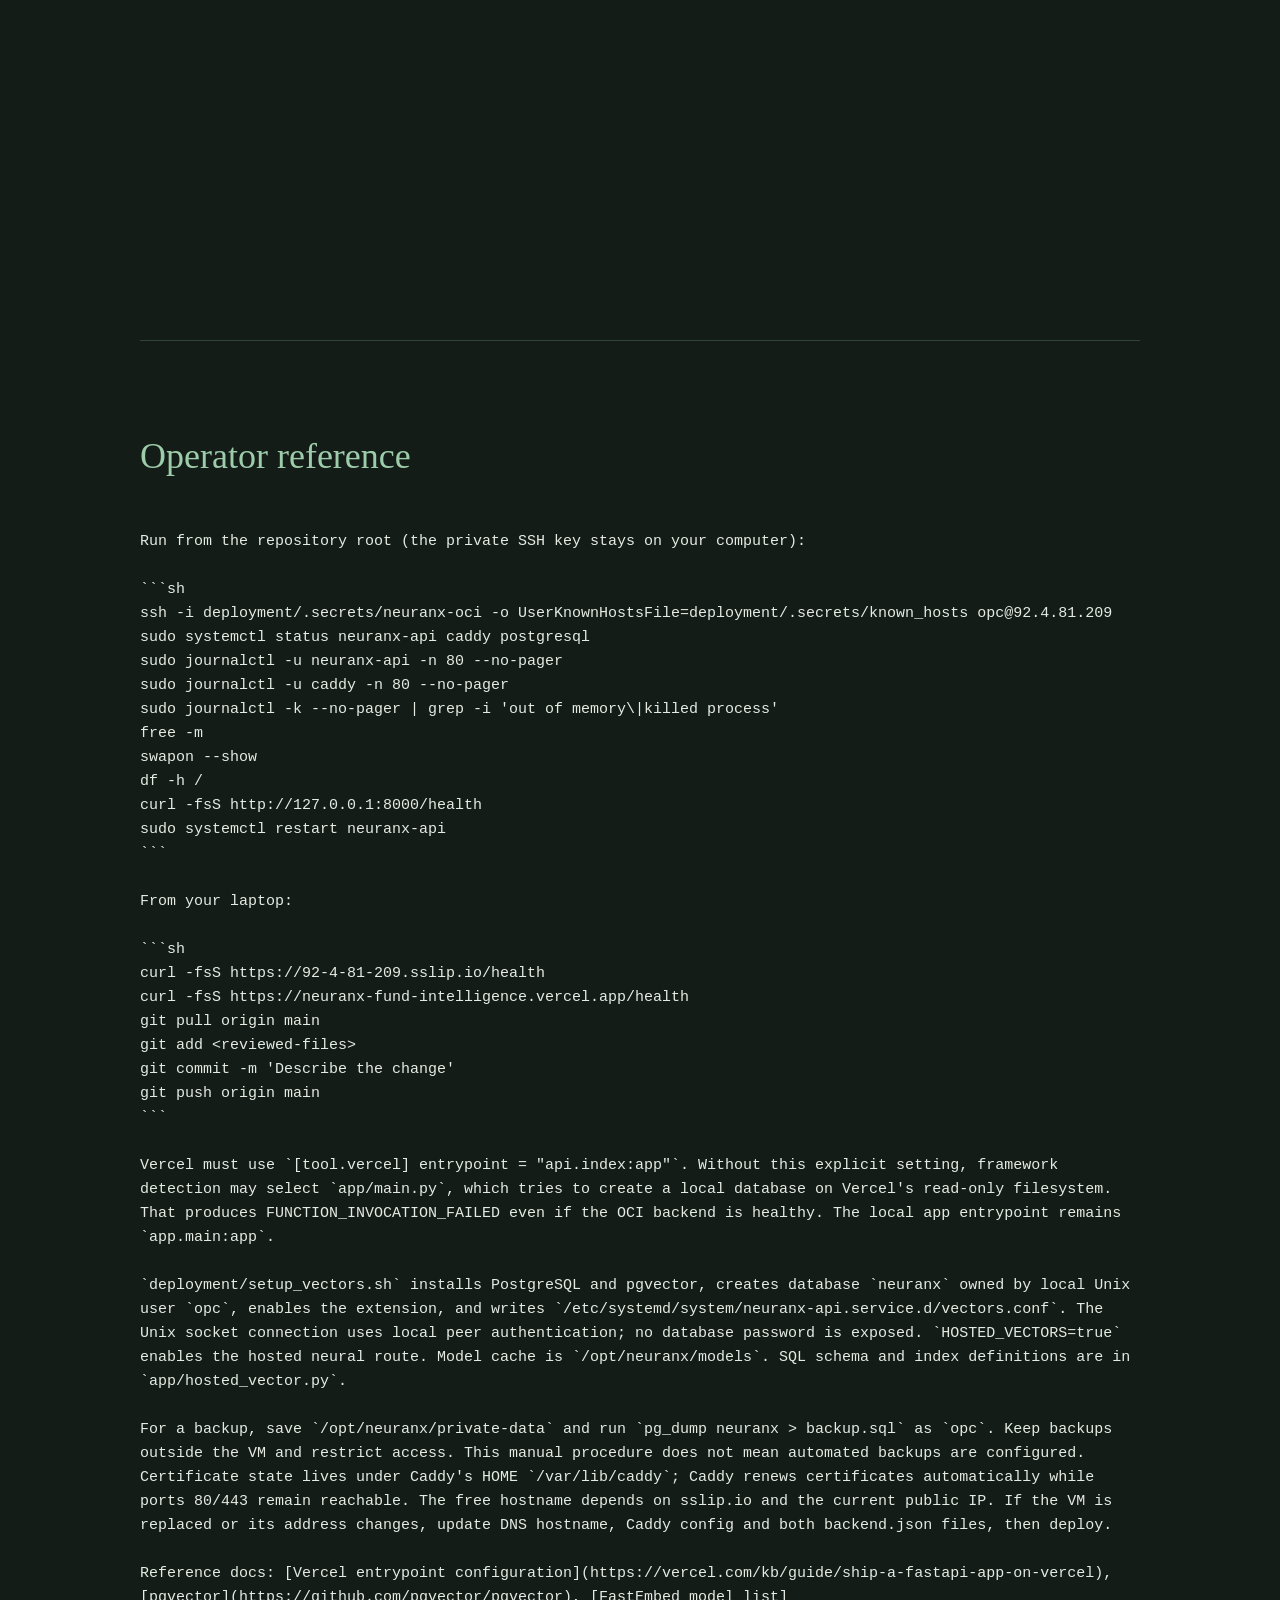
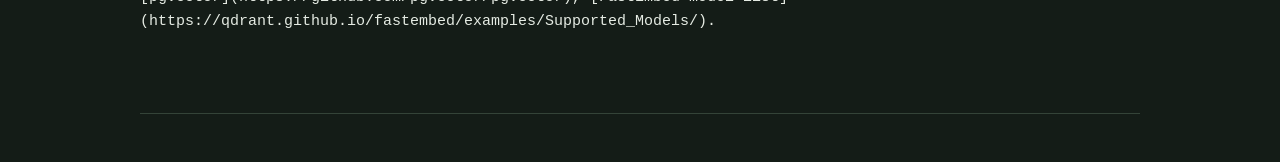
==== commit 5c3878e9: "Keep public sample usable during backend outages and expand recovery handbook" ====
--- a/docs/interview-preparation.html
+++ b/docs/interview-preparation.html
@@ -1 +1,36 @@
-<!doctype html><meta charset="utf-8"><meta name="viewport" content="width=device-width"><title>NeuraNx · Technical interview handbook</title><style>body{margin:0;background:#141c17;color:#e5ebe3;font:19px/1.65 system-ui}main{max-width:1000px;margin:auto;padding:48px}section{min-height:75vh;padding:64px 0;border-bottom:1px solid #344338;scroll-margin-top:24px}h1{font:48px Georgia}h2{font:36px Georgia;color:#9dccaa}p{max-width:850px}nav{position:sticky;top:0;background:#141c17;padding:12px;display:flex;gap:16px}a{color:#9dccaa}button{padding:12px;cursor:pointer}@media print{nav{display:none}section{break-after:page;min-height:0}body{background:white;color:#223027}h2{color:#226644}}</style><nav><a href="#s0">Start</a><a href="https://neuranx-fund-intelligence.vercel.app/">Live product</a><button onclick="print()">Print / Save PDF</button></nav><main><h1>NeuraNx research workspace</h1><p>Atharva Swami · Configuration and technical interview preparation</p><section id="s0"><p>1 / 14</p><h2>Project in one minute</h2><p>A Python DMS research workspace: upload a PDF, extract page text and tables, normalize financial facts, persist evidence, retrieve relevant passages, and attach page citations. Financial arithmetic uses Decimal. The custom browser UI supports light and dark themes.</p></section><section id="s1"><p>2 / 14</p><h2>Request journey</h2><p>Browser → same-origin Vercel Python proxy → HTTPS Caddy on OCI → FastAPI → report JSON/PDF and PostgreSQL pgvector. The proxy sets a Secure, HttpOnly, SameSite=Lax browser workspace cookie. It forwards the capability through X-Workspace. OCI hashes it into a private storage namespace; vector queries also filter by that namespace and document ID.</p></section><section id="s2"><p>3 / 14</p><h2>Deployment inventory</h2><p>GitHub: atharva2-0x/neuraNx-research-workspace, branch main. Vercel: team atharva2ox-gmailcoms-projects, project neuranx-fund-intelligence. Public URL: https://neuranx-fund-intelligence.vercel.app/. OCI: Mumbai, instance neuranx-fund-api, Oracle Linux 9, VM.Standard.E2.1.Micro, 1 GB RAM. Public IPv4: 92.4.81.209. Backend hostname: 92-4-81-209.sslip.io. Always Free availability and service continuity are not guaranteed.</p></section><section id="s3"><p>4 / 14</p><h2>Why the outage happened</h2><p>The Cloudflare quick tunnel used a temporary hostname that stopped resolving. It changes across restarts. The VM also logged an out-of-memory kill of dnf-makecache. Only the default ~498 MB swap was active after restart; the added swap had not been persisted in fstab. A shell loading successfully with Request failed (500) therefore indicated a backend connection failure.</p></section><section id="s4"><p>5 / 14</p><h2>Reliability changes</h2><p>Use stable IP-based DNS and automatic HTTPS in Caddy, rather than a temporary quick tunnel. Persist 2 GB extra swap through /etc/fstab. Disable the automatic dnf-makecache timer that exhausted memory; run security updates deliberately during maintenance. Persist the journal across reboot. systemd starts services at boot and restarts them after failures. A single small VM remains a single point of failure; production needs monitoring, backups, redundant capacity and a domain under your control.</p></section><section id="s5"><p>6 / 14</p><h2>Ports and services</h2><p>OCI subnet security list allows TCP 22, 80, 443. The OS firewall also permits HTTP/HTTPS. Caddy listens publicly on 80/443 and forwards to 127.0.0.1:8000. Uvicorn stays on loopback. PostgreSQL should accept only local connections, never public port 5432. Services: neuranx-api.service, caddy.service, postgresql.service. The old neuranx-tunnel.service can be disabled after stable HTTPS is verified.</p></section><section id="s6"><p>7 / 14</p><h2>Files and secrets</h2><p>Runtime directory: /opt/neuranx. Shared fictional evidence: evidence.json and sample-report.pdf. Private reports: private-data/&lt;SHA256 workspace capability&gt;/&lt;document checksum prefix&gt;.pdf and .json. Page images cache beside the PDF. Python packages: /opt/neuranx/.venv/lib/python3.9/site-packages. SSH user: opc. Local private SSH key: deployment/.secrets/neuranx-oci; never commit or share its contents. Provider keys belong in protected server environment files, never browser JavaScript or GitHub.</p></section><section id="s7"><p>8 / 14</p><h2>Code map</h2><p>ui/app.js handles navigation, upload, chat, citations and printable HTML export. app/extraction.py extracts and normalizes evidence. app/validation.py produces discrepancy findings. app/answering.py routes questions, calculates numeric results and selects cited passages. app/hosted_vector.py creates local neural embeddings and queries pgvector for hosted reports. deployment/private_api.py isolates browser workspaces and provides the hosted API. deployment/vercel_api.py forwards Vercel requests to OCI. scripts/build_frontend.py prepares public assets for Git deployment.</p></section><section id="s8"><p>9 / 14</p><h2>Embeddings and pgvector</h2><p>BGE-small-en-v1.5 generates 384-dimensional embeddings locally through FastEmbed/ONNX. Text chunks and vectors are persisted in PostgreSQL report_vectors. The primary key contains workspace, document_id, chunk_id. HNSW uses vector_cosine_ops; queries order by &lt;=&gt; cosine distance and filter workspace plus document. Chunk metadata retains source page and section. BM25 supplements vector retrieval. Numeric answers still use typed facts rather than embedding similarity. First model load/indexing is slower; cache and pre-index the sample before demo.</p></section><section id="s9"><p>10 / 14</p><h2>What to say about RAG</h2><p>Retrieval finds evidence; generation writes an answer from that evidence. Embeddings and a vector database satisfy requirement 4 only when active and verified. The optional OpenAI composer is disabled without a key, so requirement 5 is still pending until enabled and tested. Never present deterministic templates as LLM generation. An API key, ENABLE_LLM=true and an accessible model are needed. Provider calls send bounded passages externally and incur usage charges.</p></section><section id="s10"><p>11 / 14</p><h2>Deploy and rollback</h2><p>Push a commit to main to trigger the connected Vercel project. The root vercel.json builds scripts/build_frontend.py and serves public assets plus api/index.py. Changes to backend Python code must also be deployed to OCI; a frontend deployment does not automatically update that machine. Copy reviewed backend files to /opt/neuranx, restore SELinux labels, then restart neuranx-api. Use the Vercel deployment menu to promote a previous good deployment; retain a backend release backup before updating.</p></section><section id="s11"><p>12 / 14</p><h2>Recovery checklist</h2><p>1. Open /health on Vercel and directly on the backend. 2. SSH to opc@92.4.81.209. 3. Check systemctl status neuranx-api caddy postgresql. 4. Read journalctl -u neuranx-api -n 80 and journalctl -u caddy -n 80. 5. Check free -m, swapon --show, df -h, and journalctl -k for OOM messages. 6. Check curl http://127.0.0.1:8000/health. 7. If loopback works but HTTPS fails, inspect Caddy certificate logs and both firewall layers. 8. If direct HTTPS works but Vercel fails, inspect BACKEND_ORIGIN/backend.json and Vercel function logs. Avoid force reboot unless the OS is unresponsive.</p></section><section id="s12"><p>13 / 14</p><h2>Interview questions</h2><p>Why separate numeric and narrative routes? Decimal calculations are reproducible; narrative retrieval finds context. Why pgvector? It combines relational document authorization, metadata and vector search. Why HNSW? It accelerates approximate nearest-neighbor search, trading recall for latency and memory. Why not run everything on Vercel? Durable PDFs, model caches and background work need persistent storage/processes. What would you change for production? Authenticated accounts, durable queues, object storage, managed Postgres, backups, monitoring, rate limits and retrieval evaluation.</p></section><section id="s13"><p>14 / 14</p><h2>Submission boundaries</h2><p>The sample PDF is fictional: 50 pages, 49 tables, 346 observations, 13 findings. Arbitrary PDF table layouts and scanned images need broader parser/OCR evaluation. Private browser workspaces are capability-based isolation, not user accounts. Clearing cookies loses access. Do not promise zero downtime, universal document understanding, or tested LLM generation until those claims are verified.</p></section></main>+<!doctype html><meta charset="utf-8"><meta name="viewport" content="width=device-width"><title>NeuraNx · Technical interview handbook</title><style>body{margin:0;background:#141c17;color:#e5ebe3;font:19px/1.65 system-ui}main{max-width:1000px;margin:auto;padding:48px}section{min-height:75vh;padding:64px 0;border-bottom:1px solid #344338;scroll-margin-top:24px}h1{font:48px Georgia}h2{font:36px Georgia;color:#9dccaa}p{max-width:850px}nav{position:sticky;top:0;background:#141c17;padding:12px;display:flex;gap:16px}a{color:#9dccaa}button{padding:12px;cursor:pointer}@media print{nav{display:none}section{break-after:page;min-height:0}body{background:white;color:#223027}h2{color:#226644}}</style><nav><a href="#s0">Start</a><a href="https://neuranx-fund-intelligence.vercel.app/">Live product</a><button onclick="print()">Print / Save PDF</button></nav><main><h1>NeuraNx research workspace</h1><p>Atharva Swami · Configuration and technical interview preparation</p><section id="s0"><p>1 / 14</p><h2>Project in one minute</h2><p>A Python DMS research workspace: upload a PDF, extract page text and tables, normalize financial facts, persist evidence, retrieve relevant passages, and attach page citations. Financial arithmetic uses Decimal. The custom browser UI supports light and dark themes.</p></section><section id="s1"><p>2 / 14</p><h2>Request journey</h2><p>Browser → same-origin Vercel Python proxy → HTTPS Caddy on OCI → FastAPI → report JSON/PDF and PostgreSQL pgvector. The proxy sets a Secure, HttpOnly, SameSite=Lax browser workspace cookie. It forwards the capability through X-Workspace. OCI hashes it into a private storage namespace; vector queries also filter by that namespace and document ID.</p></section><section id="s2"><p>3 / 14</p><h2>Deployment inventory</h2><p>GitHub: atharva2-0x/neuraNx-research-workspace, branch main. Vercel: team atharva2ox-gmailcoms-projects, project neuranx-fund-intelligence. Public URL: https://neuranx-fund-intelligence.vercel.app/. OCI: Mumbai, instance neuranx-fund-api, Oracle Linux 9, VM.Standard.E2.1.Micro, 1 GB RAM. Public IPv4: 92.4.81.209. Backend hostname: 92-4-81-209.sslip.io. Always Free availability and service continuity are not guaranteed.</p></section><section id="s3"><p>4 / 14</p><h2>Why the outage happened</h2><p>The Cloudflare quick tunnel used a temporary hostname that stopped resolving. It changes across restarts. The VM also logged an out-of-memory kill of dnf-makecache. Only the default ~498 MB swap was active after restart; the added swap had not been persisted in fstab. A shell loading successfully with Request failed (500) therefore indicated a backend connection failure.</p></section><section id="s4"><p>5 / 14</p><h2>Reliability changes</h2><p>Use stable IP-based DNS and automatic HTTPS in Caddy, rather than a temporary quick tunnel. Persist 2 GB extra swap through /etc/fstab. Disable the automatic dnf-makecache timer that exhausted memory; run security updates deliberately during maintenance. Persist the journal across reboot. systemd starts services at boot and restarts them after failures. A single small VM remains a single point of failure; production needs monitoring, backups, redundant capacity and a domain under your control.</p></section><section id="s5"><p>6 / 14</p><h2>Ports and services</h2><p>OCI subnet security list allows TCP 22, 80, 443. The OS firewall also permits HTTP/HTTPS. Caddy listens publicly on 80/443 and forwards to 127.0.0.1:8000. Uvicorn stays on loopback. PostgreSQL should accept only local connections, never public port 5432. Services: neuranx-api.service, caddy.service, postgresql.service. The old neuranx-tunnel.service can be disabled after stable HTTPS is verified.</p></section><section id="s6"><p>7 / 14</p><h2>Files and secrets</h2><p>Runtime directory: /opt/neuranx. Shared fictional evidence: evidence.json and sample-report.pdf. Private reports: private-data/&lt;SHA256 workspace capability&gt;/&lt;document checksum prefix&gt;.pdf and .json. Page images cache beside the PDF. Python packages: /opt/neuranx/.venv/lib/python3.9/site-packages. SSH user: opc. Local private SSH key: deployment/.secrets/neuranx-oci; never commit or share its contents. Provider keys belong in protected server environment files, never browser JavaScript or GitHub.</p></section><section id="s7"><p>8 / 14</p><h2>Code map</h2><p>ui/app.js handles navigation, upload, chat, citations and printable HTML export. app/extraction.py extracts and normalizes evidence. app/validation.py produces discrepancy findings. app/answering.py routes questions, calculates numeric results and selects cited passages. app/hosted_vector.py creates local neural embeddings and queries pgvector for hosted reports. deployment/private_api.py isolates browser workspaces and provides the hosted API. deployment/vercel_api.py forwards Vercel requests to OCI. scripts/build_frontend.py prepares public assets for Git deployment.</p></section><section id="s8"><p>9 / 14</p><h2>Embeddings and pgvector</h2><p>BGE-small-en-v1.5 generates 384-dimensional embeddings locally through FastEmbed/ONNX. Text chunks and vectors are persisted in PostgreSQL report_vectors. The primary key contains workspace, document_id, chunk_id. HNSW uses vector_cosine_ops; queries order by &lt;=&gt; cosine distance and filter workspace plus document. Chunk metadata retains source page and section. BM25 supplements vector retrieval. Numeric answers still use typed facts rather than embedding similarity. First model load/indexing is slower; cache and pre-index the sample before demo.</p></section><section id="s9"><p>10 / 14</p><h2>What to say about RAG</h2><p>Retrieval finds evidence; generation writes an answer from that evidence. Embeddings and a vector database satisfy requirement 4 only when active and verified. The optional OpenAI composer is disabled without a key, so requirement 5 is still pending until enabled and tested. Never present deterministic templates as LLM generation. An API key, ENABLE_LLM=true and an accessible model are needed. Provider calls send bounded passages externally and incur usage charges.</p></section><section id="s10"><p>11 / 14</p><h2>Deploy and rollback</h2><p>Push a commit to main to trigger the connected Vercel project. The root vercel.json builds scripts/build_frontend.py and serves public assets plus api/index.py. Changes to backend Python code must also be deployed to OCI; a frontend deployment does not automatically update that machine. Copy reviewed backend files to /opt/neuranx, restore SELinux labels, then restart neuranx-api. Use the Vercel deployment menu to promote a previous good deployment; retain a backend release backup before updating.</p></section><section id="s11"><p>12 / 14</p><h2>Recovery checklist</h2><p>1. Open /health on Vercel and directly on the backend. 2. SSH to opc@92.4.81.209. 3. Check systemctl status neuranx-api caddy postgresql. 4. Read journalctl -u neuranx-api -n 80 and journalctl -u caddy -n 80. 5. Check free -m, swapon --show, df -h, and journalctl -k for OOM messages. 6. Check curl http://127.0.0.1:8000/health. 7. If loopback works but HTTPS fails, inspect Caddy certificate logs and both firewall layers. 8. If direct HTTPS works but Vercel fails, inspect BACKEND_ORIGIN/backend.json and Vercel function logs. Avoid force reboot unless the OS is unresponsive.</p></section><section id="s12"><p>13 / 14</p><h2>Interview questions</h2><p>Why separate numeric and narrative routes? Decimal calculations are reproducible; narrative retrieval finds context. Why pgvector? It combines relational document authorization, metadata and vector search. Why HNSW? It accelerates approximate nearest-neighbor search, trading recall for latency and memory. Why not run everything on Vercel? Durable PDFs, model caches and background work need persistent storage/processes. What would you change for production? Authenticated accounts, durable queues, object storage, managed Postgres, backups, monitoring, rate limits and retrieval evaluation.</p></section><section id="s13"><p>14 / 14</p><h2>Submission boundaries</h2><p>The sample PDF is fictional: 50 pages, 49 tables, 346 observations, 13 findings. Arbitrary PDF table layouts and scanned images need broader parser/OCR evaluation. Private browser workspaces are capability-based isolation, not user accounts. Clearing cookies loses access. Do not promise zero downtime, universal document understanding, or tested LLM generation until those claims are verified.</p></section><section><h2>Operator reference</h2><pre style="white-space:pre-wrap;font:15px/1.6 monospace">
+
+Run from the repository root (the private SSH key stays on your computer):
+
+```sh
+ssh -i deployment/.secrets/neuranx-oci -o UserKnownHostsFile=deployment/.secrets/known_hosts opc@92.4.81.209
+sudo systemctl status neuranx-api caddy postgresql
+sudo journalctl -u neuranx-api -n 80 --no-pager
+sudo journalctl -u caddy -n 80 --no-pager
+sudo journalctl -k --no-pager | grep -i &#x27;out of memory\|killed process&#x27;
+free -m
+swapon --show
+df -h /
+curl -fsS http://127.0.0.1:8000/health
+sudo systemctl restart neuranx-api
+```
+
+From your laptop:
+
+```sh
+curl -fsS https://92-4-81-209.sslip.io/health
+curl -fsS https://neuranx-fund-intelligence.vercel.app/health
+git pull origin main
+git add &lt;reviewed-files&gt;
+git commit -m &#x27;Describe the change&#x27;
+git push origin main
+```
+
+Vercel must use `[tool.vercel] entrypoint = &quot;api.index:app&quot;`. Without this explicit setting, framework detection may select `app/main.py`, which tries to create a local database on Vercel&#x27;s read-only filesystem. That produces FUNCTION_INVOCATION_FAILED even if the OCI backend is healthy. The local app entrypoint remains `app.main:app`.
+
+`deployment/setup_vectors.sh` installs PostgreSQL and pgvector, creates database `neuranx` owned by local Unix user `opc`, enables the extension, and writes `/etc/systemd/system/neuranx-api.service.d/vectors.conf`. The Unix socket connection uses local peer authentication; no database password is exposed. `HOSTED_VECTORS=true` enables the hosted neural route. Model cache is `/opt/neuranx/models`. SQL schema and index definitions are in `app/hosted_vector.py`.
+
+For a backup, save `/opt/neuranx/private-data` and run `pg_dump neuranx &gt; backup.sql` as `opc`. Keep backups outside the VM and restrict access. This manual procedure does not mean automated backups are configured. Certificate state lives under Caddy&#x27;s HOME `/var/lib/caddy`; Caddy renews certificates automatically while ports 80/443 remain reachable. The free hostname depends on sslip.io and the current public IP. If the VM is replaced or its address changes, update DNS hostname, Caddy config and both backend.json files, then deploy.
+
+Reference docs: [Vercel entrypoint configuration](https://vercel.com/kb/guide/ship-a-fastapi-app-on-vercel), [pgvector](https://github.com/pgvector/pgvector), [FastEmbed model list](https://qdrant.github.io/fastembed/examples/Supported_Models/).
+</pre></section></main>
